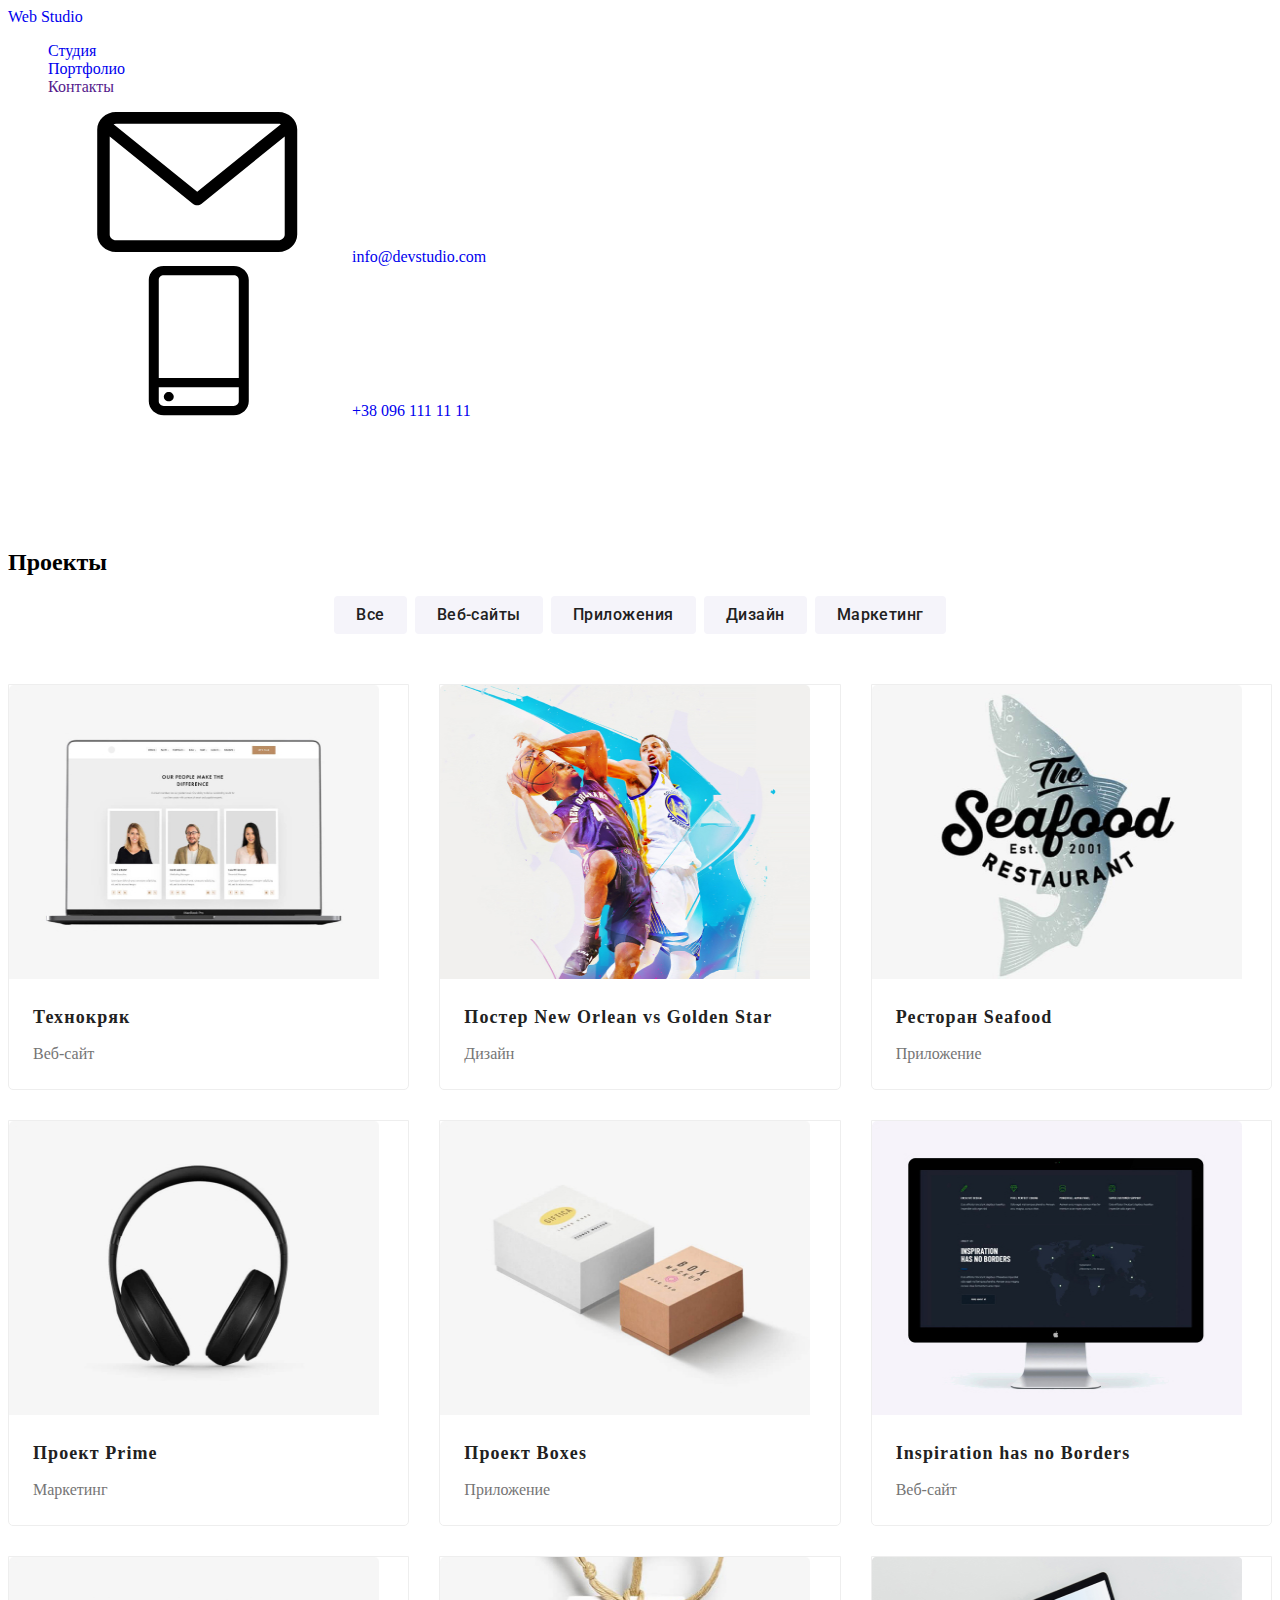
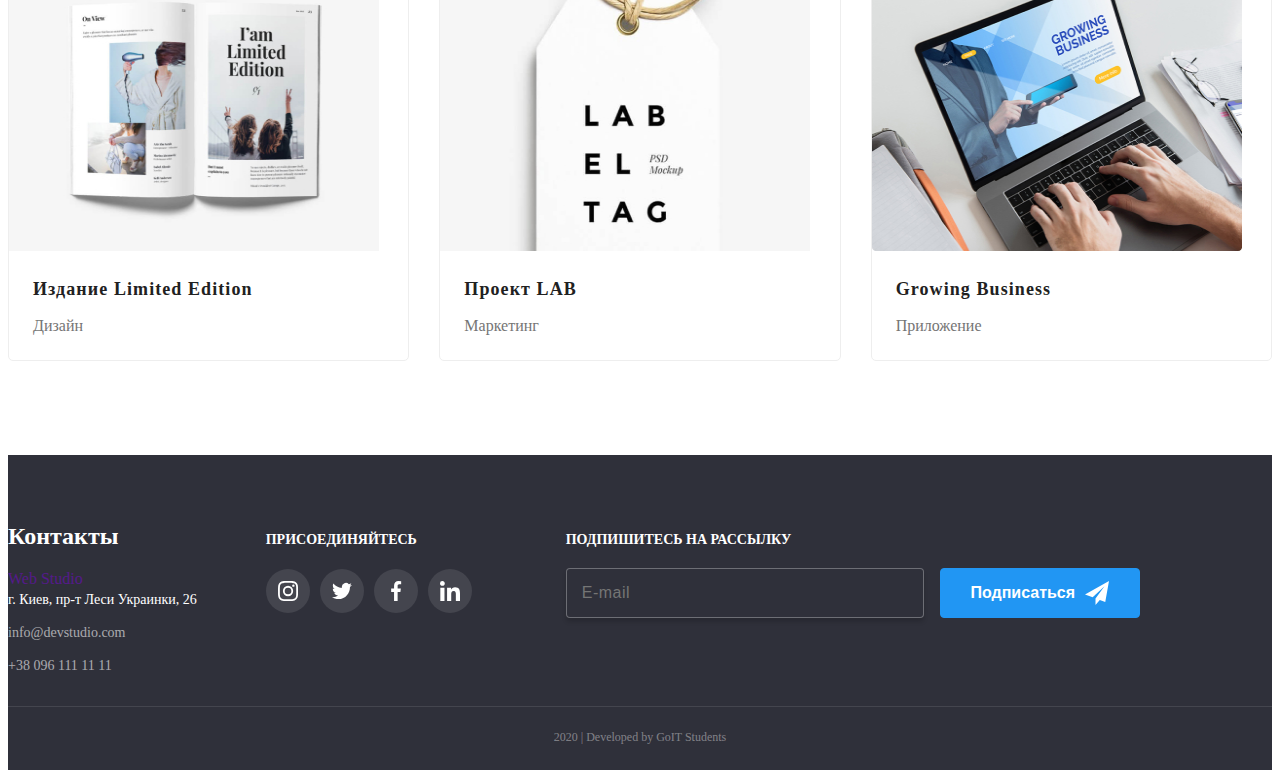
==== portfolio.html @ 3e30fb77 "sass added till features-section" ====
<!DOCTYPE html>
<html lang="ru">
  <head>
    <meta charset="UTF-8" />
    <meta name="viewport" content="width=device-width, initial-scale=1.0" />
    <title>Web Studio</title>
    <link
      href="https://fonts.googleapis.com/css2?family=Raleway:wght@700&display=swap"
      rel="stylesheet"
    />
    <link
      href="https://fonts.googleapis.com/css2?family=Roboto:wght@400;500;700;900&display=swap"
      rel="stylesheet"
    />

    <link rel="stylesheet" href="./css/style.css" />
    <link rel="stylesheet" href="./css/portfolio.min.css" />
  </head>
  <body>
    <!--Header-->
    <header class="page-header">
      <div class="container">
        <nav class="flex-nav">
          <a lang="en" href="./index.html" class="logo">
            <span class="logo-web">Web</span> Studio</a
          >

          <ul class="site-nav">
            <li class="item">
              <a class="site-nav-link" href="./index.html">Студия</a>
            </li>
            <li class="item">
              <a class="site-nav-link current" href="./portfolio.html"
                >Портфолио</a
              >
            </li>
            <li class="item">
              <a class="site-nav-link" href="">Контакты</a>
            </li>
          </ul>
        </nav>
        <ul lang="en" class="contacts-list">
          <li class="item">
            <a class="contacts-link" href="mailto:info@devstudio.com">
              <svg class="envelope-icon">
                <use href="./images/sprite.svg#envelope"></use>
              </svg>
              info@devstudio.com</a
            >
          </li>
          <li class="item">
            <a class="contacts-link" href="tel:+380961111111">
              <svg class="smartphone-icon">
                <use href="./images/sprite.svg#smartphone"></use>
              </svg>
              +38 096 111 11 11</a
            >
          </li>
        </ul>
      </div>
    </header>

    <!-- Main Container -->
    <main>
      <section class="section-portfolio">
        <div class="container">
          <!--Сделать в CSS невидимым-->
          <h2 class="visually-hidden">Проекты</h2>

          <!--Filters-->
          <ul class="button-list">
            <li class="item">
              <button class="filter-button" type="button">Все</button>
            </li>
            <li class="item">
              <button class="filter-button" type="button">Веб-сайты</button>
            </li>
            <li class="item">
              <button class="filter-button" type="button">Приложения</button>
            </li>
            <li class="item">
              <button class="filter-button" type="button">Дизайн</button>
            </li>
            <li class="item">
              <button class="filter-button" type="button">Маркетинг</button>
            </li>
          </ul>

          <!--Projects-->
          <ul class="portfolio-list">
            <li class="item">
              <a class="portfolio-link" href="">
                <div class="portfolio-image">
                  <img
                    src="./images/laptop2.jpg"
                    alt="Ноутбук"
                    width="370"
                    height="294"
                  />
                  <div class="project-overlay">
                    <p class="project-text">
                      Технокряк это современная площадка распространения
                      коронавируса. Компании используют эту платформу для
                      цифрового шпионажа и атак на защищённые сервера
                      конкурентов.
                    </p>
                  </div>
                </div>
                <div class="project-box">
                  <h3 class="project-title">Технокряк</h3>
                  <p class="project-subtitle">Веб-сайт</p>
                </div>
              </a>
            </li>

            <li class="item">
              <a class="portfolio-link" href="">
                <div class="portfolio-image">
                  <img
                    src="./images/basketball-players.jpg"
                    alt="Баскетболисты"
                    width="370"
                    height="294"
                  />
                  <div class="project-overlay">
                    <p class="project-text">
                      Технокряк это современная площадка распространения
                      коронавируса. Компании используют эту платформу для
                      цифрового шпионажа и атак на защищённые сервера
                      конкурентов.
                    </p>
                  </div>
                </div>
                <div class="project-box">
                  <h3 class="project-title">
                    Постер <span lang="en">New Orlean vs Golden Star</span>
                  </h3>
                  <p class="project-subtitle">Дизайн</p>
                </div>
              </a>
            </li>
            <li class="item">
              <a class="portfolio-link" href="">
                <div class="portfolio-image">
                  <img
                    src="./images/seafood.jpg"
                    alt="Рыба"
                    width="370"
                    height="294"
                  />
                  <div class="project-overlay">
                    <p class="project-text">
                      Технокряк это современная площадка распространения
                      коронавируса. Компании используют эту платформу для
                      цифрового шпионажа и атак на защищённые сервера
                      конкурентов.
                    </p>
                  </div>
                </div>
                <div class="project-box">
                  <h3 class="project-title">
                    Ресторан <span lang="en">Seafood</span>
                  </h3>
                  <p class="project-subtitle">Приложение</p>
                </div>
              </a>
            </li>
            <li class="item">
              <a class="portfolio-link" href="">
                <div class="portfolio-image">
                  <img
                    src="./images/headphones.jpg"
                    alt="Наушники"
                    width="370"
                    height="294"
                  />
                  <div class="project-overlay">
                    <p class="project-text">
                      Технокряк это современная площадка распространения
                      коронавируса. Компании используют эту платформу для
                      цифрового шпионажа и атак на защищённые сервера
                      конкурентов.
                    </p>
                  </div>
                </div>
                <div class="project-box">
                  <h3 class="project-title">
                    Проект <span lang="en">Prime</span>
                  </h3>
                  <p class="project-subtitle">Маркетинг</p>
                </div>
              </a>
            </li>
            <li class="item">
              <a class="portfolio-link" href="">
                <div class="portfolio-image">
                  <img
                    src="./images/boxes.jpg"
                    alt="Коробки"
                    width="370"
                    height="294"
                  />
                  <div class="project-overlay">
                    <p class="project-text">
                      Технокряк это современная площадка распространения
                      коронавируса. Компании используют эту платформу для
                      цифрового шпионажа и атак на защищённые сервера
                      конкурентов.
                    </p>
                  </div>
                </div>
                <div class="project-box">
                  <h3 class="project-title">
                    Проект <span lang="en">Boxes</span>
                  </h3>
                  <p class="project-subtitle">Приложение</p>
                </div>
              </a>
            </li>
            <li class="item">
              <a class="portfolio-link" href="">
                <div class="portfolio-image">
                  <img
                    src="./images/computer.jpg"
                    alt="Компьютер"
                    width="370"
                    height="294"
                  />
                  <div class="project-overlay">
                    <p class="project-text">
                      Технокряк это современная площадка распространения
                      коронавируса. Компании используют эту платформу для
                      цифрового шпионажа и атак на защищённые сервера
                      конкурентов.
                    </p>
                  </div>
                </div>
                <div class="project-box">
                  <h3 class="project-title" lang="en">
                    Inspiration has no Borders
                  </h3>
                  <p class="project-subtitle">Веб-сайт</p>
                </div>
              </a>
            </li>
            <li class="item">
              <a class="portfolio-link" href="">
                <div class="portfolio-image">
                  <img
                    src="./images/magazine.jpg"
                    alt="Журнал"
                    width="370"
                    height="294"
                  />
                  <div class="project-overlay">
                    <p class="project-text">
                      Технокряк это современная площадка распространения
                      коронавируса. Компании используют эту платформу для
                      цифрового шпионажа и атак на защищённые сервера
                      конкурентов.
                    </p>
                  </div>
                </div>
                <div class="project-box">
                  <h3 class="project-title">
                    Издание <span lang="en">Limited Edition</span>
                  </h3>
                  <p class="project-subtitle">Дизайн</p>
                </div>
              </a>
            </li>
            <li class="item">
              <a class="portfolio-link" href="">
                <div class="portfolio-image">
                  <img
                    src="./images/tag.jpg"
                    alt="Бирка"
                    width="370"
                    height="294"
                  />
                  <div class="project-overlay">
                    <p class="project-text">
                      Технокряк это современная площадка распространения
                      коронавируса. Компании используют эту платформу для
                      цифрового шпионажа и атак на защищённые сервера
                      конкурентов.
                    </p>
                  </div>
                </div>
                <div class="project-box">
                  <h3 class="project-title">
                    Проект <span lang="en">LAB</span>
                  </h3>
                  <p class="project-subtitle">Маркетинг</p>
                </div>
              </a>
            </li>
            <li class="item">
              <a class="portfolio-link" href="">
                <div class="portfolio-image">
                  <img
                    src="./images/laptop.jpg"
                    alt="Ноутбук"
                    width="370"
                    height="294"
                  />
                  <div class="project-overlay">
                    <p class="project-text">
                      Технокряк это современная площадка распространения
                      коронавируса. Компании используют эту платформу для
                      цифрового шпионажа и атак на защищённые сервера
                      конкурентов.
                    </p>
                  </div>
                </div>
                <div class="project-box">
                  <h3 class="project-title" lang="en">Growing Business</h3>
                  <p class="project-subtitle">Приложение</p>
                </div>
              </a>
            </li>
          </ul>
        </div>
      </section>
    </main>

    <!--Footer-->
    <footer class="footer">
      <div class="container">
        <div class="footer-flex">
          <!--Сделать невидимым в CSS-->
          <div class="footer-contacts">
            <h2 class="title-hidden">Контакты</h2>
            <a lang="en" href="" class="footer-logo">
              <span class="logo-web">Web</span> Studio</a
            >
            <address class="address">
              г. Киев, пр-т Леси Украинки, 26
            </address>
            <ul lang="en" class="list-contacts">
              <li class="item">
                <a class="list-contacts-link" href="mailto:info@devstudio.com"
                  >info@devstudio.com</a
                >
              </li>
              <li>
                <a class="list-contacts-link" href="tel:+380961111111"
                  >+38 096 111 11 11</a
                >
              </li>
            </ul>
          </div>
          <!--Social-->
          <div class="footer-social">
            <b class="social">присоединяйтесь</b>
            <ul class="social-list" lang="en">
              <li class="item">
                <a class="social-link" href="">
                  <svg class="social-icon">
                    <use href="images/sprite.svg#instagram"></use>
                  </svg>
                </a>
              </li>
              <li class="item">
                <a class="social-link" href="">
                  <svg class="social-icon">
                    <use href="images/sprite.svg#twitter"></use>
                  </svg>
                </a>
              </li>
              <li class="item">
                <a class="social-link" href="">
                  <svg class="social-icon">
                    <use href="images/sprite.svg#facebook"></use>
                  </svg>
                </a>
              </li>
              <li class="item">
                <a class="social-link" href="">
                  <svg class="social-icon">
                    <use href="images/sprite.svg#linkedin"></use>
                  </svg>
                </a>
              </li>
            </ul>
          </div>

          <!--Subscription-->
          <div class="footer-subscription">
            <b class="subscription">подпишитесь на рассылку</b>
            <form>
              <input
                class="form-input"
                type="email"
                name="email"
                placeholder="E-mail"
              />
              <button class="submit-button" type="submit">
                Подписаться
                <svg class="button-icon">
                  <use href="./images/sprite.svg#send"></use>
                </svg>
              </button>
            </form>
          </div>
        </div>

        <p lang="en" class="copyright">2020 | Developed by GoIT Students</p>
      </div>
    </footer>
  </body>
</html>
---- css/style.css ----
/* Шрифт палитра */
/* основной цвет текста #757575 */
/* вторичный цвет текста #212121 */
/* белый #FFFFFF  */
/* акцент #2196F3 */
/* футер контакты  rgba(255, 255, 255, 0.6) */
/* футер разработчики rgba(255, 255, 255, 0.4) */

/* Фон палитра */
/* цвет фона шапки #FFFFFF */
/* цвет фона #E5E5E5 */
/* вторичный цвет фона #F5F4FA */
/* цвет фона футера #2F303A */

:root {
  --primary-text-color: #757575;
  --title-text-color: #212121;
  --accent-color: #2196f3;
  --primary-white-color: #ffffff;
}

html {
  box-sizing: border-box;
}

*,
*::before,
*::after {
  box-sizing: inherit;
}

* {
  list-style: none;
  text-decoration: none;
}

/* body {
  background-color: var(--primary-white-color);
  color: var(--primary-text-color);

  font-family: 'Roboto', sans-serif;
  letter-spacing: 0.03em;
} */

/* Шапка */
/* .page-header {
  color: var(--title-text-color);
} */

/* .container {
  width: 1200px;
  padding-left: 15px;
  padding-right: 15px;
  margin-left: auto;
  margin-right: auto;

  outline: 2px solid black;
} */

/* .page-header > .container {
  display: flex;
}

.flex-nav {
  display: flex;
  align-items: center;
} */

/* .logo {
  display: block;
  margin-right: 85px;
  padding-top: 24px;
  padding-bottom: 25px;

  color: var(--title-text-color);

  font-family: 'Raleway', sans-serif;
  font-weight: 700px;
  font-size: 26px;
  line-height: 1.19;
  letter-spacing: 0.03em;
}

.logo-web {
  color: var(--accent-color);
} */

/* .site-nav {
  display: flex;
  padding: 0px;
  margin: 0px;
} */

/* .site-nav .item:not(:last-child) {
  margin-right: 50px;
} */

/* .site-nav .link {
  display: block;
  padding-top: 32px;
  padding-bottom: 32px;

  color: var(--title-text-color);

  font-weight: 500;
  font-size: 14px;
  line-height: 1.14;
  letter-spacing: 0.02em;

  transition: color 250ms cubic-bezier(0.4, 0, 0.2, 1);
}

.site-nav .link:hover,
.site-nav .link:focus {
  color: var(--accent-color);
}

.site-nav .link.current {
  color: var(--accent-color);
}

.site-nav .link:active {
  color: var(--accent-color);
} */

/* .item > .current {
  color: var(--accent-color);
} */
/* .item {
  position: relative;
} */
/* .item .current::after {
  content: '';
  position: absolute;
  left: 0;
  bottom: 0;
  display: block;
  width: 100%;
  height: 4px;
  border-radius: 2px;
  background-color: var(--accent-color);
} */

/* .contacts-list {
  display: flex;
  margin: 0px;
  padding: 0px;
  margin-left: auto;
}

.contacts-list .contacts-item:not(:last-child) {
  margin-right: 30px;
} */

/* .contacts-link {
  display: inline-flex;
  align-items: center;
  padding-top: 32px;
  padding-bottom: 32px;

  color: var(--primary-text-color);

  font-weight: 500;
  font-size: 14px;
  line-height: 1.14;
  letter-spacing: 0.02em;

  transition: color 250ms cubic-bezier(0.4, 0, 0.2, 1);
}

.contacts-link:hover,
.contacts-link:focus {
  color: var(--accent-color);
  fill: var(--accent-color);
} */

/* .envelope-icon {
  width: 16px;
  height: 11.2px;
  margin-right: 10px;

  fill: currentColor;
  transition: fill 250ms cubic-bezier(0.4, 0, 0.2, 1);
}

.smartphone-icon {
  width: 10px;
  height: 14.94px;
  margin-right: 10px;

  fill: currentColor;
  transition: fill 250ms cubic-bezier(0.4, 0, 0.2, 1);
} */

/* Герой */
/* .hero {
  margin: auto;
  text-align: center;
  height: 600px;
  max-width: 1600px;

  color: var(--primary-white-color);

  background-size: cover;
  background-position: center;
  background-color: rgba(47, 48, 58, 0.8);
  background-image: linear-gradient(
      to right,
      rgba(47, 48, 58, 0.8),
      rgba(47, 48, 58, 0.8)
    ),
    url(../images/hero-img.jpg);
}

.hero .container {
  height: 600px;
  padding-top: 200px;
  padding-bottom: 200px;
}

.hero .text {
  margin-top: 0px;
  margin-bottom: 46px;

  font-weight: 900;
  font-size: 44px;
  line-height: 1.36;
  text-align: center;
  letter-spacing: 0.06em;
  text-transform: uppercase;
}

.hero .button {
  display: inline-block;
  padding: 10px 32px;

  box-shadow: 0px 4px 4px rgba(0, 0, 0, 0.15);
  border-radius: 4px;
  border: var(--accent-color);
  min-width: 200px;
  height: 50px;
  cursor: pointer;
  background-color: var(--accent-color);
  color: var(--primary-white-color);

  font-weight: 700;
  font-size: 16px;
  line-height: 1.87;
  letter-spacing: 0.06em;
  align-items: center;
  text-align: center;
  text-decoration: none;
} */

/* .backdrop.is-hidden {
  opacity: 0;
  pointer-events: none;
}

.backdrop {
  position: fixed;
  z-index: 1;
  top: 0;
  left: 0;
  width: 100%;
  height: 100%;
  visibility: visible;
  opacity: 1;
  background: rgba(0, 0, 0, 0.2);
  transition: opacity 250ms cubic-bezier(0.4, 0, 0.2, 1);
}

.is-hidden .modal {
  transform: translate(-50%, -50%) scale(0.7);
} */

/* .modal {
  position: absolute;
  top: 50%;
  left: 50%;
  width: 528px;
  height: 581px;
  transform: translate(-50%, -50%) scale(1);
  padding: 40px;

  background: var(--primary-white-color);
  box-shadow: 0px 2px 1px rgba(0, 0, 0, 0.2), 0px 1px 1px rgba(0, 0, 0, 0.14),
    0px 1px 3px rgba(0, 0, 0, 0.12);
  border-radius: 4px;
  transition: transform 250ms cubic-bezier(0.4, 0, 0.2, 1);
} */

/* .modal-button {
  position: absolute;
  top: -10px;
  right: -10px;
  width: 30px;
  height: 30px;
  padding: 0;

  border: 0;
  border-radius: 50%;

  background-color: var(--primary-white-color);
  box-shadow: 0px 2px 1px rgba(0, 0, 0, 0.2), 0px 1px 1px rgba(0, 0, 0, 0.14),
    0px 1px 3px rgba(0, 0, 0, 0.12);
  cursor: pointer;
} */

/* .hero-form {
  width: 448px;
} */

/* .form-title {
  display: block;
  margin-bottom: 30px;

  text-align: center;
  color: #212121;
  font-weight: 700;
  font-size: 20px;
}

.form-field {
  position: relative;
  margin-bottom: 28px;
} */

/* .form-field.terms {
  display: flex;
} */

/* .modal-input {
  display: block;
  width: 100%;
  height: 40px;
  padding: 0 0 0 42px;

  border: 1px solid rgba(33, 33, 33, 0.2);
  border-radius: 4px;
  transition: border-color 250ms cubic-bezier(0.4, 0, 0.2, 1);

  cursor: pointer;
} */

/* .modal-label {
  position: absolute;
  top: 50%;
  left: 42px;
  transform: translateY(-50%);

  font-size: 14px;
  line-height: 1.14;
  letter-spacing: 0.01em;
  color: var(--primary-text-color);

  transition: transform 250ms cubic-bezier(0.4, 0, 0.2, 1),
    color 250ms cubic-bezier(0.4, 0, 0.2, 1);
}

.modal-input:focus + .modal-label,
.modal-input:not(:placeholder-shown) + .modal-label {
  transform: translate(-23px, -40px);
  color: var(--accent-color);
} */

/* .modal-input:focus ~ .icon-modal,
.modal-input:not(:placeholder-shown) ~ .icon-modal {
  fill: var(--accent-color);
}

.modal-input:focus,
.modal-input:not(:placeholder-shown) {
  border-color: var(--accent-color);
  outline: none;
} */

/* .icon-modal {
  display: block;

  position: absolute;
  top: 50%;
  transform: translateY(-50%);
  left: 16px;
  margin-right: 8px;

  transition: fill 250ms cubic-bezier(0.4, 0, 0.2, 1);
}

.textarea-label {
  position: absolute;
  top: 12px;
  left: 16px;

  font-size: 14px;
  line-height: 1.14;
  letter-spacing: 0.01em;
  color: var(--primary-text-color);

  transition: transform 250ms cubic-bezier(0.4, 0, 0.2, 1),
    color 250ms cubic-bezier(0.4, 0, 0.2, 1);
}

.textarea {
  width: 100%;
  padding: 12px 0 0 16px;

  resize: none;
  white-space: nowrap;

  border: 1px solid rgba(33, 33, 33, 0.2);
  border-radius: 4px;
  transition: border-color 250ms cubic-bezier(0.4, 0, 0.2, 1);

  cursor: pointer;
}

.textarea:focus + .textarea-label,
.textarea:not(:placeholder-shown) + .textarea-label {
  transform: translateY(-35px);
  color: var(--accent-color);
}

.textarea:focus,
.textarea:not(:placeholder-shown) {
  border-color: var(--accent-color);
  outline: none;
} */
/* 
.terms-field {
  width: 100%;
  margin-bottom: 30px;
  text-align: left;
} */

/* .label-checkbox {
  display: flex;

  font-size: 14px;
  line-height: 1.71;
  align-items: center;
  color: var(--primary-text-color);

  cursor: pointer;
} */

/* .input-checkbox {
  position: absolute;
  width: 1px;
  height: 1px;
  margin: -1px;
  padding: 0px;

  border: 0px;

  clip: rect(0 0 0 0);
  overflow: hidden;
} */

/* .input-checkbox:checked + .icon-checkbox {
  background-color: var(--accent-color);
  background-image: url(../images/check.svg);
  background-size: cover;
  background-origin: border-box;
  border-radius: 2px;
  border-color: var(--accent-color);
}

.icon-checkbox {
  display: inline-block;
  width: 15px;
  height: 15px;
  margin-right: 8px;

  border-radius: 2px;
  border: 2px solid var(--title-text-color);
  background-color: var(--primary-white-color);
  transition: 250ms cubic-bezier(0.4, 0, 0.2, 1);
}

.link.terms {
  display: block;
  margin-left: 5px;

  color: var(--accent-color);
  text-decoration: underline;
  text-align: right;
}

.button-submit {
  min-width: 200px;
  height: 50px;
  padding: 0;

  font-weight: 700;
  font-size: 16px;
  line-height: 1.87;
  text-align: center;
  letter-spacing: 0.06em;

  color: var(--primary-white-color);
  border-color: var(--accent-color);
  background: var(--accent-color);
  box-shadow: 0px 4px 4px rgba(0, 0, 0, 0.15);
  border-radius: 4px;
  border: 0;

  cursor: pointer;
} */

/* .icon-close {
  position: absolute;
  top: 50%;
  left: 50%;

  transform: translate(-50%, -50%);
} */

/* .modal-button:focus,
.modal-button:hover {
  fill: var(--accent-color);
} */

/* Features */
/* .section-features .container {
  padding-top: 94px;
  padding-bottom: 94px;

  border-bottom: 1px solid #ececec;
} */

/* .features-title {
  margin-top: 0px;
  margin-bottom: 10px;

  color: var(--title-text-color);
  font-weight: bold;
  font-size: 14px;
  line-height: 16px;
  letter-spacing: 0.03em;
  text-transform: uppercase;
}

.features-list {
  display: flex;
  margin-top: 0px;
  margin-bottom: 0px;
  padding-left: 0px;
} */

/* .features-item:not(:last-child) {
  margin-right: 30px;
}

.visually-hidden {
  position: absolute;
  width: 1px;
  height: 1px;
  margin: -1px;
  border: 0;
  padding: 0;
  clip: rect(0 0 0 0);
  overflow: hidden;
} */

/* .features-link {
  display: inline-block;
  margin-bottom: 30px;
  width: 270px;
  height: 120px;
  padding: 25px 100px;
  background-color: #f5f4fa;
  border-radius: 4px;
} */

/* .features-icon:hover {
  background-color: var(--accent-color);
} */

/* .features-icon {
  width: 70px;
  height: 70px;
}

.features-text {
  margin-bottom: 0px;
  margin-top: 0px;

  font-size: 14px;
  line-height: 1.71;
} */

/* Чем мы занимаемся */
.section .container {
  padding-top: 94px;
  padding-bottom: 94px;
}

.containner .item {
  display: flex;
}

.section-title {
  margin-top: 0px;
  margin-bottom: 50px;

  color: var(--title-text-color);

  font-weight: 700;
  font-size: 36px;
  line-height: 1.17;
  text-align: center;
}

.task-list {
  position: relative;
  display: flex;
  padding-left: 0px;
  margin: 0px;
}
.task-list > .item {
  width: calc((100% - 60px) / 3);
}

.task-list .item:not(:last-child) {
  margin-right: 30px;
}

.task-list img {
  display: block;
}

.section-task {
  position: absolute;
  width: 370px;
  height: 70px;
  bottom: 0px;
  padding: 27px 0px;
  margin-top: 0px;
  margin-bottom: 0px;
  text-align: center;

  border-radius: 0px 0px 4px 4px;

  background: rgba(47, 48, 58, 0.8);
  color: var(--primary-white-color);

  font-weight: 700;
  font-size: 14px;
  line-height: 1.14;
  text-transform: uppercase;
}

/* Our Team */
.section-team {
  background: #f5f4fa;
}

.section-team .container {
  padding-top: 94px;
  padding-bottom: 94px;
}

.section-link {
  display: inline-flex;
  justify-content: center;
  align-items: center;

  width: 44px;
  height: 44px;
  border-radius: 50%;
  padding: 0px;
  color: #afb1b8;

  transition: background-color 250ms cubic-bezier(0.4, 0, 0.2, 1);
}

.section-link:hover,
.section-link:focus {
  background-color: var(--accent-color);
  color: #ffffff;
}

.section-icon {
  width: 20px;
  height: 20px;

  fill: currentColor;
  transition: background-color 250ms cubic-bezier(0.4, 0, 0.2, 1);
}

.team-title {
  margin-top: 0px;
  margin-bottom: 50px;

  color: var(--title-text-color);

  font-weight: 700;
  font-size: 36px;
  line-height: 1.17;
  text-align: center;
}

.team-list {
  display: flex;
  padding: 0px;
  margin: 0px;
  text-align: center;
}

.team-photo {
  margin-bottom: 30px;
}

.team-list .item:not(:last-child) {
  margin-right: 30px;
}

.team-name {
  margin-bottom: 10px;
  margin-top: 0px;
  padding: 0px;

  color: #212121;

  font-weight: 500;
  font-size: 16px;
  line-height: 1.19;
}

.team-position {
  padding: 0px;
  margin-top: 0px;
  margin-bottom: 16px;
  font-size: 16px;
  line-height: 1.19;
  letter-spacing: 0.03em;
}

.link-list {
  display: flex;
  justify-content: space-evenly;
  padding: 0px 32px;
  margin: 0px;
}

.team-list .item {
  padding-bottom: 24px;

  background: #ffffff;

  box-shadow: 0px 2px 1px rgba(0, 0, 0, 0.2), 0px 1px 1px rgba(0, 0, 0, 0.14),
    0px 1px 3px rgba(0, 0, 0, 0.12);
  border-radius: 4px;
}

.item-link {
  padding: 0px;
}

/* Постоянные клиенты */
.our-clients .container {
  padding-top: 94px;
  padding-bottom: 94px;
}

.clients {
  margin-top: 0px;
  margin-bottom: 50px;

  color: var(--title-text-color);

  font-weight: 700;
  font-size: 36px;
  line-height: 1.17;
  text-align: center;
}

.clients-list {
  display: flex;
  margin-top: 0px;
  margin-bottom: 0px;
  padding-left: 0px;
}

.client-item {
  width: 170px;
  height: 90px;
  border: 1px solid #afb1b8;
  border-radius: 4px;
  fill: #afb1b8;
}

.client-item:not(:last-child) {
  margin-right: 30px;
}

.client-link {
  display: flex;
  align-items: center;
  justify-content: center;
  width: 100%;
  height: 100%;
  fill: inherit;

  transition: border 250ms cubic-bezier(0.4, 0, 0.2, 1),
    fill 250ms cubic-bezier(0.4, 0, 0.2, 1);
}

.client-item:hover,
.client-item:focus {
  fill: var(--accent-color);
  border: 1px solid var(--accent-color);
  border-radius: 4px;
}

.client1-icon {
  width: 44.27px;
  height: 49.23px;
}

.client2-icon {
  width: 40px;
  height: 52px;
}

.client3-icon {
  width: 41px;
  height: 42.6px;
}

.client4-icon {
  width: 79.66px;
  height: 42.02px;
}

.client5-icon {
  width: 59px;
  height: 47px;
}

.client6-icon {
  width: 88.48px;
  height: 45.44px;
}

/* Footer */
.footer {
  background-color: #2f303a;
  color: var(--primary-white-color);
}
.footer-flex {
  display: flex;
  align-items: baseline;
  padding-bottom: 28px;
  padding-top: 48px;
  border-bottom: 1px solid rgba(255, 255, 255, 0.1);
}

.footer-contacts {
  padding-right: 69px;
}

/* .footer-logo {
  display: inline-block;
  padding-left: 0px;

  margin-bottom: 10px;
  color: var(--primary-white-color);

  font-family: Raleway;
  font-weight: bold;
  font-size: 22px;
  line-height: 1.18;
} */

.address {
  margin-bottom: 9px;
  font-size: 14px;
  line-height: 1.71;
  font-style: normal;
}

.list-contacts {
  padding-left: 0px;
  margin: 0px;

  font-weight: 400;
  font-size: 14px;
  line-height: 1.71;
}

.list-contacts .item {
  margin-bottom: 9px;
}

.list-contacts-link {
  color: rgba(255, 255, 255, 0.6);
  transition: color 250ms cubic-bezier(0.4, 0, 0.2, 1);
}
.list-contacts-link:hover {
  color: var(--accent-color);
}
.list-contacts-link:focus {
  color: var(--accent-color);
}

/* Social */

.footer-social {
  padding-right: 94px;
}

.social {
  display: block;
  margin-bottom: 21px;

  font-weight: 700;
  font-size: 14px;
  line-height: 1.14;
  text-transform: uppercase;
}

.social-list {
  display: flex;
  padding: 0px;
  margin: 0px;
  height: 20px;
  justify-content: space-evenly;
}

.social-list .item:not(:last-child) {
  margin-right: 10px;
}

.social-link {
  display: inline-flex;
  justify-content: center;
  align-items: center;

  width: 44px;
  height: 44px;
  border-radius: 50%;
  padding: 0px;
  background-color: rgba(255, 255, 255, 0.1);
  fill: #ffffff;
  transition: background-color 250ms cubic-bezier(0.4, 0, 0.2, 1);
}

.social-link:hover,
.social-link:focus {
  background-color: var(--accent-color);
  fill: #ffffff;
}

.social-icon {
  width: 20px;
  height: 20px;
}

/* Subscription */

.subscription {
  display: block;
  margin-bottom: 20px;

  font-weight: 700;
  font-size: 14px;
  line-height: 1.14;
  text-transform: uppercase;
}

.form-input {
  display: inline-block;
  margin-right: 12px;
  padding: 16px 15px;

  width: 358px;
  height: 50px;
  border: 1px solid rgba(255, 255, 255, 0.3);
  box-shadow: 0px 4px 4px rgba(0, 0, 0, 0.15);
  border-radius: 4px;
  background-color: #2f303a;

  cursor: pointer;
  font-size: 16px;
  line-height: 1.25;
  letter-spacing: 0.03em;
  color: rgba(255, 255, 255, 0.6);
}

.submit-button {
  display: inline-flex;
  justify-content: center;
  align-items: center;
  margin-left: auto;
  padding: 10px 28px;

  width: 200px;
  height: 50px;

  background-color: var(--accent-color);
  color: #ffffff;
  border: 1px solid var(--accent-color);
  border-radius: 4px;

  font-weight: 700;
  font-size: 16px;
  line-height: 1.87;
}

.button-icon {
  width: 24px;
  height: 24px;
  margin-left: 10px;
}

.copyright {
  padding-bottom: 21px;
  padding-top: 18px;
  margin: 0px;

  color: rgba(255, 255, 255, 0.4);
  font-weight: 400;
  font-size: 12px;
  line-height: 2;
  text-align: center;
}

/* ПОРТФОЛИО */
/* Main Container */
/* Filters */

.section-portfolio .container {
  padding-bottom: 94px;
  padding-top: 93px;
}
.button-list {
  justify-content: center;
  display: flex;
  margin-top: 0px;
  margin-bottom: 50px;
  padding-left: 0px;
}

.button-list .item:not(:last-child) {
  margin-right: 8px;
}

.filter-button {
  padding: 6px 22px;

  background-color: #f5f4fa;
  color: var(--title-text-color);

  border-radius: 4px;
  border: none;

  font-family: Roboto;
  font-style: normal;
  font-weight: 500;
  font-size: 16px;
  line-height: 1.62;
  letter-spacing: 0.03em;

  transition: box-shadow 250ms cubic-bezier(0.4, 0, 0.2, 1),
    background-color 250ms;
}

.filter-button:hover,
.filter-button:focus {
  background-color: var(--accent-color);
  color: var(--primary-white-color);
  box-shadow: 0px 2px 2px rgba(0, 0, 0, 0.12), 0px 1px 2px rgba(0, 0, 0, 0.08),
    0px 3px 1px rgba(0, 0, 0, 0.1);
}
/* Projects */

.portfolio-list {
  display: flex;
  flex-wrap: wrap;
  padding: 0px;
  margin-top: 0px;
  margin-bottom: 0px;
}

.portfolio-list .item {
  width: calc((100% - 60px) / 3);

  margin-bottom: 30px;
  margin-right: 30px;
  border: 1px solid #eeeeee;
  border-bottom-right-radius: 5px;
  border-bottom-left-radius: 5px;
}

.portfolio-list .item:nth-child(3n) {
  margin-right: 0px;
}

.portfolio-list .item:nth-last-child(-n + 3) {
  margin-bottom: 0px;
}

.portfolio-link {
  transition: box-shadow 250ms cubic-bezier(0.4, 0, 0.2, 1);
}

a.portfolio-link:hover,
a.portfolio-link:focus {
  display: inline-block;
  box-shadow: 1px 4px 6px rgba(0, 0, 0, 0.16), 0px 4px 4px rgba(0, 0, 0, 0.06),
    0px 1px 1px rgba(0, 0, 0, 0.12);
}

.button-link {
  display: block;
}

.portfolio-image {
  position: relative;
  overflow: hidden;
}

.project-overlay {
  position: absolute;
  width: 370px;
  height: 294px;
  top: 294px;
  left: 0;

  padding: 63px 24px;

  color: var(--primary-white-color);
  font-size: 18px;
  line-height: 1.56;
  background-color: rgba(33, 150, 243, 0.9);

  transition: transform 250ms cubic-bezier(0.4, 0, 0.2, 1);
}

.portfolio-link:hover .project-overlay,
.portfolio-link:focus .project-overlay {
  transform: translateY(-100%);
}

.project-text {
  color: var(--primary-white-color);
  font-size: 18px;
  line-height: 1.56;
}

.project-box {
  padding: 20px 24px;
}

.project-title {
  margin-bottom: 4px;
  margin-top: 0px;
  margin-left: 0px;
  margin-right: 0px;

  color: var(--title-text-color);

  font-weight: 700;
  font-size: 18px;
  line-height: 2;

  letter-spacing: 0.06em;
}
.portfolio-list img {
  display: block;
}

.project-subtitle {
  margin: 0px;

  color: var(--primary-text-color);
  font-weight: 400;
  font-size: 16px;
  line-height: 1.87;
}
---- css/portfolio.min.css ----
/* No CSS *//*# sourceMappingURL=portfolio.min.css.map */
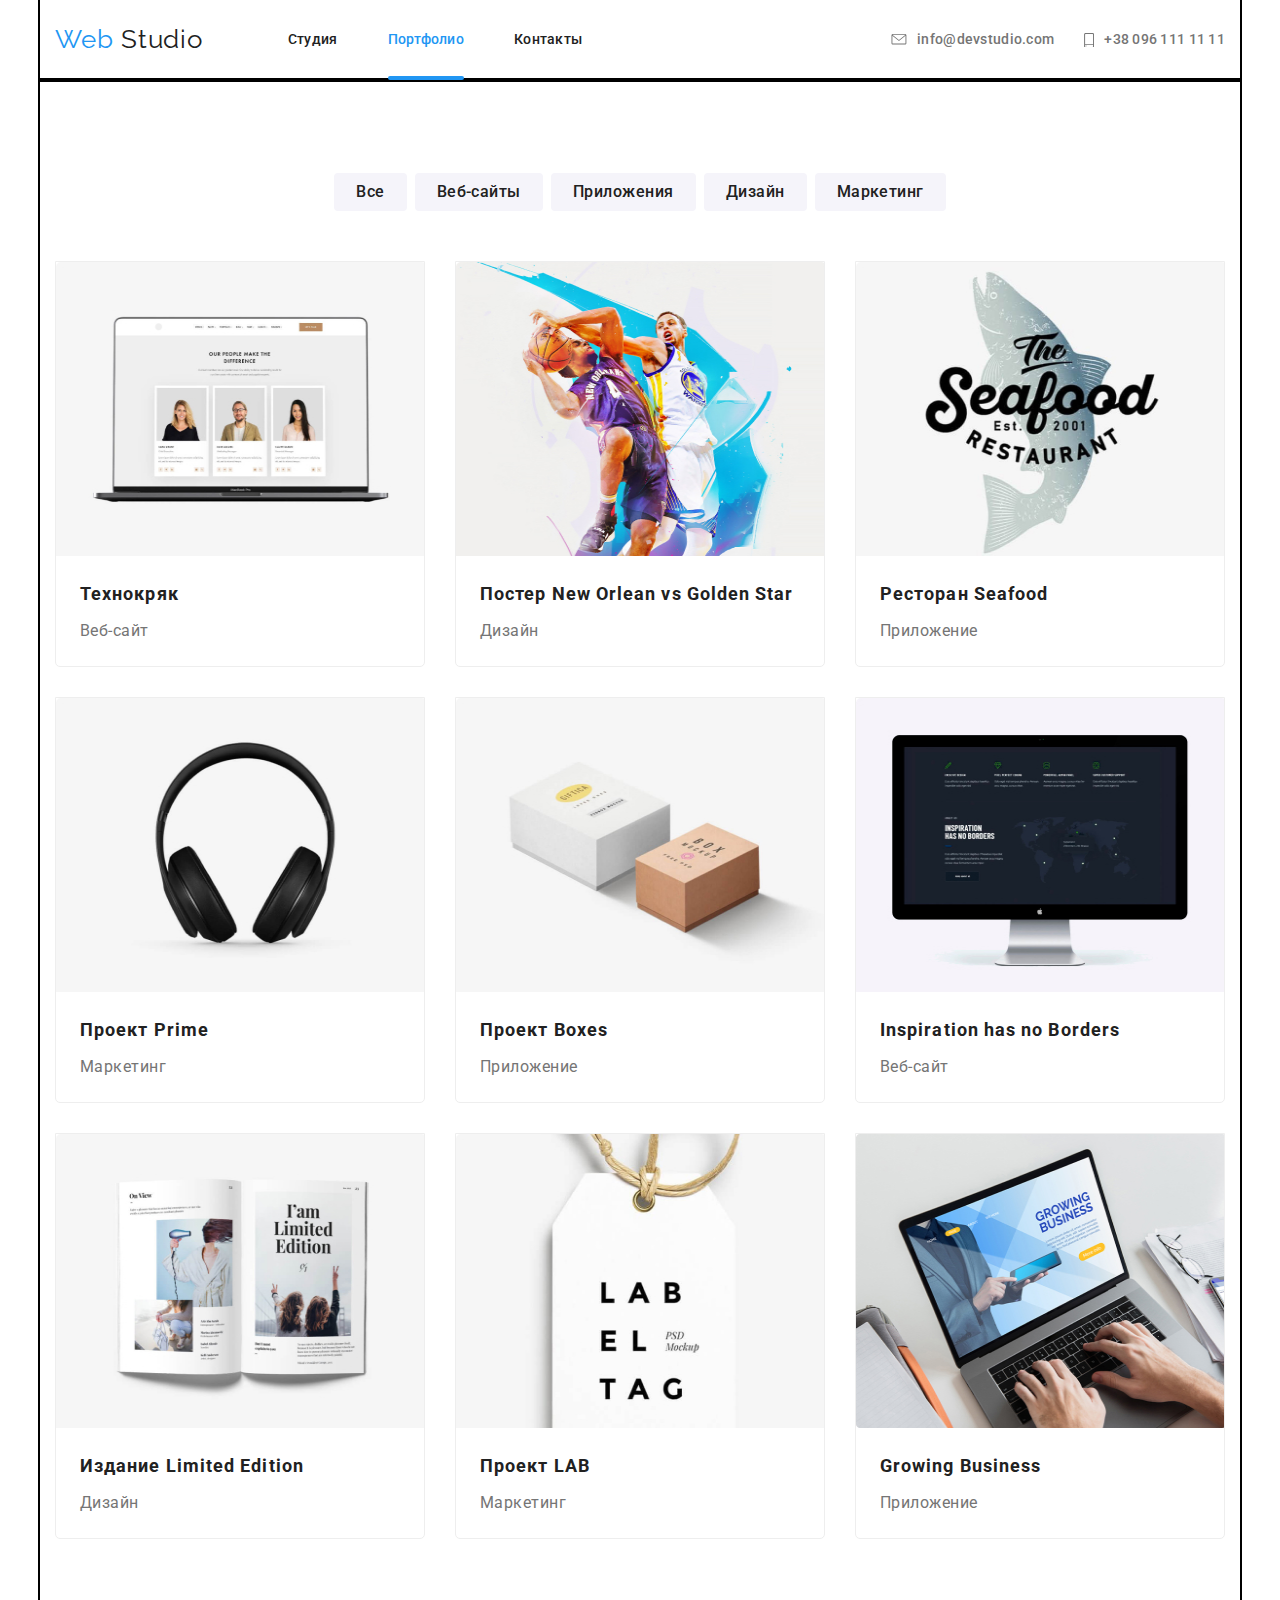
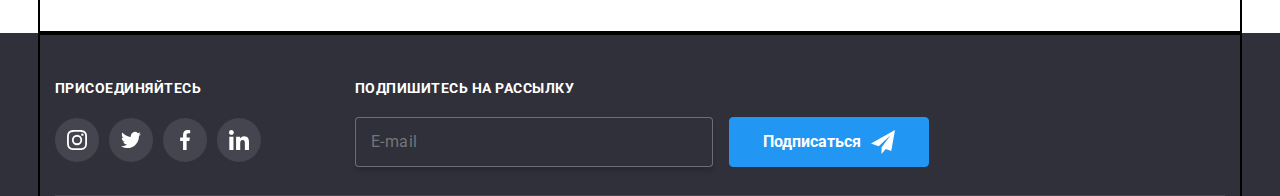
==== commit 6a593520: "folder with style.css file" ====
--- a/portfolio.html
+++ b/portfolio.html
@@ -21,26 +21,26 @@
     <header class="page-header">
       <div class="container">
         <nav class="flex-nav">
-          <a lang="en" href="./index.html" class="logo">
+          <a lang="en" href="./index.html" class="header-logo">
             <span class="logo-web">Web</span> Studio</a
           >
 
           <ul class="site-nav">
-            <li class="item">
-              <a class="site-nav-link" href="./index.html">Студия</a>
-            </li>
-            <li class="item">
-              <a class="site-nav-link current" href="./portfolio.html"
+            <li class="site-nav item">
+              <a class="site-nav link" href="./index.html">Студия</a>
+            </li>
+            <li class="site-nav item">
+              <a class="site-nav link current" href="./portfolio.html"
                 >Портфолио</a
               >
             </li>
-            <li class="item">
-              <a class="site-nav-link" href="">Контакты</a>
+            <li class="site-nav item">
+              <a class="site-nav link" href="">Контакты</a>
             </li>
           </ul>
         </nav>
         <ul lang="en" class="contacts-list">
-          <li class="item">
+          <li class="contacts-item">
             <a class="contacts-link" href="mailto:info@devstudio.com">
               <svg class="envelope-icon">
                 <use href="./images/sprite.svg#envelope"></use>
@@ -48,7 +48,7 @@
               info@devstudio.com</a
             >
           </li>
-          <li class="item">
+          <li class="contacts-item">
             <a class="contacts-link" href="tel:+380961111111">
               <svg class="smartphone-icon">
                 <use href="./images/sprite.svg#smartphone"></use>
@@ -69,253 +69,253 @@
 
           <!--Filters-->
           <ul class="button-list">
-            <li class="item">
-              <button class="filter-button" type="button">Все</button>
-            </li>
-            <li class="item">
-              <button class="filter-button" type="button">Веб-сайты</button>
-            </li>
-            <li class="item">
-              <button class="filter-button" type="button">Приложения</button>
-            </li>
-            <li class="item">
-              <button class="filter-button" type="button">Дизайн</button>
-            </li>
-            <li class="item">
-              <button class="filter-button" type="button">Маркетинг</button>
+            <li class="button-item">
+              <button class="button-filter" type="button">Все</button>
+            </li>
+            <li class="button-item">
+              <button class="button-filter" type="button">Веб-сайты</button>
+            </li>
+            <li class="button-item">
+              <button class="button-filter" type="button">Приложения</button>
+            </li>
+            <li class="button-item">
+              <button class="button-filter" type="button">Дизайн</button>
+            </li>
+            <li class="button-item">
+              <button class="button-filter" type="button">Маркетинг</button>
             </li>
           </ul>
 
           <!--Projects-->
-          <ul class="portfolio-list">
-            <li class="item">
-              <a class="portfolio-link" href="">
-                <div class="portfolio-image">
+          <ul class="projects-list">
+            <li class="projects-item">
+              <a class="projects-link" href="">
+                <div class="projects-image">
                   <img
                     src="./images/laptop2.jpg"
                     alt="Ноутбук"
                     width="370"
                     height="294"
                   />
-                  <div class="project-overlay">
-                    <p class="project-text">
-                      Технокряк это современная площадка распространения
-                      коронавируса. Компании используют эту платформу для
-                      цифрового шпионажа и атак на защищённые сервера
-                      конкурентов.
-                    </p>
-                  </div>
-                </div>
-                <div class="project-box">
-                  <h3 class="project-title">Технокряк</h3>
-                  <p class="project-subtitle">Веб-сайт</p>
-                </div>
-              </a>
-            </li>
-
-            <li class="item">
-              <a class="portfolio-link" href="">
-                <div class="portfolio-image">
+                  <div class="projects-overlay">
+                    <p class="projects-text">
+                      Технокряк это современная площадка распространения
+                      коронавируса. Компании используют эту платформу для
+                      цифрового шпионажа и атак на защищённые сервера
+                      конкурентов.
+                    </p>
+                  </div>
+                </div>
+                <div class="projects-box">
+                  <h3 class="projects-title">Технокряк</h3>
+                  <p class="projects-subtitle">Веб-сайт</p>
+                </div>
+              </a>
+            </li>
+
+            <li class="projects-item">
+              <a class="projects-link" href="">
+                <div class="projects-image">
                   <img
                     src="./images/basketball-players.jpg"
                     alt="Баскетболисты"
                     width="370"
                     height="294"
                   />
-                  <div class="project-overlay">
-                    <p class="project-text">
-                      Технокряк это современная площадка распространения
-                      коронавируса. Компании используют эту платформу для
-                      цифрового шпионажа и атак на защищённые сервера
-                      конкурентов.
-                    </p>
-                  </div>
-                </div>
-                <div class="project-box">
-                  <h3 class="project-title">
+                  <div class="projects-overlay">
+                    <p class="projects-text">
+                      Технокряк это современная площадка распространения
+                      коронавируса. Компании используют эту платформу для
+                      цифрового шпионажа и атак на защищённые сервера
+                      конкурентов.
+                    </p>
+                  </div>
+                </div>
+                <div class="projects-box">
+                  <h3 class="projects-title">
                     Постер <span lang="en">New Orlean vs Golden Star</span>
                   </h3>
-                  <p class="project-subtitle">Дизайн</p>
-                </div>
-              </a>
-            </li>
-            <li class="item">
-              <a class="portfolio-link" href="">
-                <div class="portfolio-image">
+                  <p class="projects-subtitle">Дизайн</p>
+                </div>
+              </a>
+            </li>
+            <li class="projects-item">
+              <a class="projects-link" href="">
+                <div class="projects-image">
                   <img
                     src="./images/seafood.jpg"
                     alt="Рыба"
                     width="370"
                     height="294"
                   />
-                  <div class="project-overlay">
-                    <p class="project-text">
-                      Технокряк это современная площадка распространения
-                      коронавируса. Компании используют эту платформу для
-                      цифрового шпионажа и атак на защищённые сервера
-                      конкурентов.
-                    </p>
-                  </div>
-                </div>
-                <div class="project-box">
-                  <h3 class="project-title">
+                  <div class="projects-overlay">
+                    <p class="projects-text">
+                      Технокряк это современная площадка распространения
+                      коронавируса. Компании используют эту платформу для
+                      цифрового шпионажа и атак на защищённые сервера
+                      конкурентов.
+                    </p>
+                  </div>
+                </div>
+                <div class="projects-box">
+                  <h3 class="projects-title">
                     Ресторан <span lang="en">Seafood</span>
                   </h3>
-                  <p class="project-subtitle">Приложение</p>
-                </div>
-              </a>
-            </li>
-            <li class="item">
-              <a class="portfolio-link" href="">
-                <div class="portfolio-image">
+                  <p class="projects-subtitle">Приложение</p>
+                </div>
+              </a>
+            </li>
+            <li class="projects-item">
+              <a class="projects-link" href="">
+                <div class="projects-image">
                   <img
                     src="./images/headphones.jpg"
                     alt="Наушники"
                     width="370"
                     height="294"
                   />
-                  <div class="project-overlay">
-                    <p class="project-text">
-                      Технокряк это современная площадка распространения
-                      коронавируса. Компании используют эту платформу для
-                      цифрового шпионажа и атак на защищённые сервера
-                      конкурентов.
-                    </p>
-                  </div>
-                </div>
-                <div class="project-box">
-                  <h3 class="project-title">
+                  <div class="projects-overlay">
+                    <p class="projects-text">
+                      Технокряк это современная площадка распространения
+                      коронавируса. Компании используют эту платформу для
+                      цифрового шпионажа и атак на защищённые сервера
+                      конкурентов.
+                    </p>
+                  </div>
+                </div>
+                <div class="projects-box">
+                  <h3 class="projects-title">
                     Проект <span lang="en">Prime</span>
                   </h3>
-                  <p class="project-subtitle">Маркетинг</p>
-                </div>
-              </a>
-            </li>
-            <li class="item">
-              <a class="portfolio-link" href="">
-                <div class="portfolio-image">
+                  <p class="projects-subtitle">Маркетинг</p>
+                </div>
+              </a>
+            </li>
+            <li class="projects-item">
+              <a class="projects-link" href="">
+                <div class="projects-image">
                   <img
                     src="./images/boxes.jpg"
                     alt="Коробки"
                     width="370"
                     height="294"
                   />
-                  <div class="project-overlay">
-                    <p class="project-text">
-                      Технокряк это современная площадка распространения
-                      коронавируса. Компании используют эту платформу для
-                      цифрового шпионажа и атак на защищённые сервера
-                      конкурентов.
-                    </p>
-                  </div>
-                </div>
-                <div class="project-box">
-                  <h3 class="project-title">
+                  <div class="projects-overlay">
+                    <p class="projects-text">
+                      Технокряк это современная площадка распространения
+                      коронавируса. Компании используют эту платформу для
+                      цифрового шпионажа и атак на защищённые сервера
+                      конкурентов.
+                    </p>
+                  </div>
+                </div>
+                <div class="projects-box">
+                  <h3 class="projects-title">
                     Проект <span lang="en">Boxes</span>
                   </h3>
-                  <p class="project-subtitle">Приложение</p>
-                </div>
-              </a>
-            </li>
-            <li class="item">
-              <a class="portfolio-link" href="">
-                <div class="portfolio-image">
+                  <p class="projects-subtitle">Приложение</p>
+                </div>
+              </a>
+            </li>
+            <li class="projects-item">
+              <a class="projects-link" href="">
+                <div class="projects-image">
                   <img
                     src="./images/computer.jpg"
                     alt="Компьютер"
                     width="370"
                     height="294"
                   />
-                  <div class="project-overlay">
-                    <p class="project-text">
-                      Технокряк это современная площадка распространения
-                      коронавируса. Компании используют эту платформу для
-                      цифрового шпионажа и атак на защищённые сервера
-                      конкурентов.
-                    </p>
-                  </div>
-                </div>
-                <div class="project-box">
-                  <h3 class="project-title" lang="en">
+                  <div class="projects-overlay">
+                    <p class="projects-text">
+                      Технокряк это современная площадка распространения
+                      коронавируса. Компании используют эту платформу для
+                      цифрового шпионажа и атак на защищённые сервера
+                      конкурентов.
+                    </p>
+                  </div>
+                </div>
+                <div class="projects-box">
+                  <h3 class="projects-title" lang="en">
                     Inspiration has no Borders
                   </h3>
-                  <p class="project-subtitle">Веб-сайт</p>
-                </div>
-              </a>
-            </li>
-            <li class="item">
-              <a class="portfolio-link" href="">
-                <div class="portfolio-image">
+                  <p class="projects-subtitle">Веб-сайт</p>
+                </div>
+              </a>
+            </li>
+            <li class="projects-item">
+              <a class="projects-link" href="">
+                <div class="projects-image">
                   <img
                     src="./images/magazine.jpg"
                     alt="Журнал"
                     width="370"
                     height="294"
                   />
-                  <div class="project-overlay">
-                    <p class="project-text">
-                      Технокряк это современная площадка распространения
-                      коронавируса. Компании используют эту платформу для
-                      цифрового шпионажа и атак на защищённые сервера
-                      конкурентов.
-                    </p>
-                  </div>
-                </div>
-                <div class="project-box">
-                  <h3 class="project-title">
+                  <div class="projects-overlay">
+                    <p class="projects-text">
+                      Технокряк это современная площадка распространения
+                      коронавируса. Компании используют эту платформу для
+                      цифрового шпионажа и атак на защищённые сервера
+                      конкурентов.
+                    </p>
+                  </div>
+                </div>
+                <div class="projects-box">
+                  <h3 class="projects-title">
                     Издание <span lang="en">Limited Edition</span>
                   </h3>
-                  <p class="project-subtitle">Дизайн</p>
-                </div>
-              </a>
-            </li>
-            <li class="item">
-              <a class="portfolio-link" href="">
-                <div class="portfolio-image">
+                  <p class="projects-subtitle">Дизайн</p>
+                </div>
+              </a>
+            </li>
+            <li class="projects-item">
+              <a class="projects-link" href="">
+                <div class="projects-image">
                   <img
                     src="./images/tag.jpg"
                     alt="Бирка"
                     width="370"
                     height="294"
                   />
-                  <div class="project-overlay">
-                    <p class="project-text">
-                      Технокряк это современная площадка распространения
-                      коронавируса. Компании используют эту платформу для
-                      цифрового шпионажа и атак на защищённые сервера
-                      конкурентов.
-                    </p>
-                  </div>
-                </div>
-                <div class="project-box">
-                  <h3 class="project-title">
+                  <div class="projects-overlay">
+                    <p class="projects-text">
+                      Технокряк это современная площадка распространения
+                      коронавируса. Компании используют эту платформу для
+                      цифрового шпионажа и атак на защищённые сервера
+                      конкурентов.
+                    </p>
+                  </div>
+                </div>
+                <div class="projects-box">
+                  <h3 class="projects-title">
                     Проект <span lang="en">LAB</span>
                   </h3>
-                  <p class="project-subtitle">Маркетинг</p>
-                </div>
-              </a>
-            </li>
-            <li class="item">
-              <a class="portfolio-link" href="">
-                <div class="portfolio-image">
+                  <p class="projects-subtitle">Маркетинг</p>
+                </div>
+              </a>
+            </li>
+            <li class="projects-item">
+              <a class="projects-link" href="">
+                <div class="projects-image">
                   <img
                     src="./images/laptop.jpg"
                     alt="Ноутбук"
                     width="370"
                     height="294"
                   />
-                  <div class="project-overlay">
-                    <p class="project-text">
-                      Технокряк это современная площадка распространения
-                      коронавируса. Компании используют эту платформу для
-                      цифрового шпионажа и атак на защищённые сервера
-                      конкурентов.
-                    </p>
-                  </div>
-                </div>
-                <div class="project-box">
-                  <h3 class="project-title" lang="en">Growing Business</h3>
-                  <p class="project-subtitle">Приложение</p>
+                  <div class="projects-overlay">
+                    <p class="projects-text">
+                      Технокряк это современная площадка распространения
+                      коронавируса. Компании используют эту платформу для
+                      цифрового шпионажа и атак на защищённые сервера
+                      конкурентов.
+                    </p>
+                  </div>
+                </div>
+                <div class="projects-box">
+                  <h3 class="projects-title" lang="en">Growing Business</h3>
+                  <p class="projects-subtitle">Приложение</p>
                 </div>
               </a>
             </li>
@@ -330,11 +330,11 @@
         <div class="footer-flex">
           <!--Сделать невидимым в CSS-->
           <div class="footer-contacts">
-            <h2 class="title-hidden">Контакты</h2>
+            <h2 class="visually-hidden">Контакты</h2>
             <a lang="en" href="" class="footer-logo">
               <span class="logo-web">Web</span> Studio</a
             >
-            <address class="address">
+            <address class="footer-address">
               г. Киев, пр-т Леси Украинки, 26
             </address>
             <ul lang="en" class="list-contacts">
@@ -352,30 +352,30 @@
           </div>
           <!--Social-->
           <div class="footer-social">
-            <b class="social">присоединяйтесь</b>
+            <b class="social-text">присоединяйтесь</b>
             <ul class="social-list" lang="en">
-              <li class="item">
+              <li class="social-item">
                 <a class="social-link" href="">
                   <svg class="social-icon">
                     <use href="images/sprite.svg#instagram"></use>
                   </svg>
                 </a>
               </li>
-              <li class="item">
+              <li class="social-item">
                 <a class="social-link" href="">
                   <svg class="social-icon">
                     <use href="images/sprite.svg#twitter"></use>
                   </svg>
                 </a>
               </li>
-              <li class="item">
+              <li class="social-item">
                 <a class="social-link" href="">
                   <svg class="social-icon">
                     <use href="images/sprite.svg#facebook"></use>
                   </svg>
                 </a>
               </li>
-              <li class="item">
+              <li class="social-item">
                 <a class="social-link" href="">
                   <svg class="social-icon">
                     <use href="images/sprite.svg#linkedin"></use>
@@ -405,8 +405,9 @@
           </div>
         </div>
 
-        <p lang="en" class="copyright">2020 | Developed by GoIT Students</p>
+        <!-- <p lang="en" class="copyright">2020 | Developed by GoIT Students</p> -->
       </div>
     </footer>
+    <script src="./js/modal.js"></script>
   </body>
 </html>
--- a/css/style.css
+++ b/css/style.css
@@ -591,16 +591,16 @@
 } */
 
 /* Чем мы занимаемся */
-.section .container {
+/* .section-task .container {
   padding-top: 94px;
   padding-bottom: 94px;
 }
 
-.containner .item {
-  display: flex;
-}
-
-.section-title {
+.task-item {
+  display: flex;
+} */
+/* 
+.task-title {
   margin-top: 0px;
   margin-bottom: 50px;
 
@@ -610,27 +610,27 @@
   font-size: 36px;
   line-height: 1.17;
   text-align: center;
-}
-
-.task-list {
+} */
+
+/* .task-list {
   position: relative;
   display: flex;
   padding-left: 0px;
   margin: 0px;
 }
-.task-list > .item {
+.task-item {
   width: calc((100% - 60px) / 3);
-}
-
-.task-list .item:not(:last-child) {
+} */
+
+/* .task-list .task-item:not(:last-child) {
   margin-right: 30px;
-}
-
-.task-list img {
+} */
+
+/* .task-list img {
   display: block;
-}
-
-.section-task {
+} */
+
+/* .task-text {
   position: absolute;
   width: 370px;
   height: 70px;
@@ -649,19 +649,19 @@
   font-size: 14px;
   line-height: 1.14;
   text-transform: uppercase;
-}
+} */
 
 /* Our Team */
-.section-team {
+/* .section-team {
   background: #f5f4fa;
 }
 
 .section-team .container {
   padding-top: 94px;
   padding-bottom: 94px;
-}
-
-.section-link {
+} */
+
+/* .social-link-link {
   display: inline-flex;
   justify-content: center;
   align-items: center;
@@ -673,23 +673,23 @@
   color: #afb1b8;
 
   transition: background-color 250ms cubic-bezier(0.4, 0, 0.2, 1);
-}
-
-.section-link:hover,
-.section-link:focus {
+} */
+/* 
+.social-link-link:hover,
+.social-link-link:focus {
   background-color: var(--accent-color);
   color: #ffffff;
-}
-
-.section-icon {
+} */
+
+/* .social-link-icon {
   width: 20px;
   height: 20px;
 
   fill: currentColor;
   transition: background-color 250ms cubic-bezier(0.4, 0, 0.2, 1);
-}
-
-.team-title {
+} */
+
+/* .team-title {
   margin-top: 0px;
   margin-bottom: 50px;
 
@@ -699,24 +699,24 @@
   font-size: 36px;
   line-height: 1.17;
   text-align: center;
-}
-
-.team-list {
+} */
+
+/* .team-list {
   display: flex;
   padding: 0px;
   margin: 0px;
   text-align: center;
-}
-
-.team-photo {
+} */
+
+/* .team-photo {
   margin-bottom: 30px;
-}
-
-.team-list .item:not(:last-child) {
+} */
+
+/* .team-list .team-item:not(:last-child) {
   margin-right: 30px;
-}
-
-.team-name {
+} */
+
+/* .team-name {
   margin-bottom: 10px;
   margin-top: 0px;
   padding: 0px;
@@ -726,25 +726,25 @@
   font-weight: 500;
   font-size: 16px;
   line-height: 1.19;
-}
-
-.team-position {
+} */
+
+/* .team-position {
   padding: 0px;
   margin-top: 0px;
   margin-bottom: 16px;
   font-size: 16px;
   line-height: 1.19;
   letter-spacing: 0.03em;
-}
-
-.link-list {
+} */
+
+/* .social-link-list {
   display: flex;
   justify-content: space-evenly;
   padding: 0px 32px;
   margin: 0px;
-}
-
-.team-list .item {
+} */
+
+/* .team-list .team-item {
   padding-bottom: 24px;
 
   background: #ffffff;
@@ -752,19 +752,19 @@
   box-shadow: 0px 2px 1px rgba(0, 0, 0, 0.2), 0px 1px 1px rgba(0, 0, 0, 0.14),
     0px 1px 3px rgba(0, 0, 0, 0.12);
   border-radius: 4px;
-}
-
-.item-link {
+} */
+
+/* .social-link-item {
   padding: 0px;
-}
+} */
 
 /* Постоянные клиенты */
-.our-clients .container {
+/* .section-clients .container {
   padding-top: 94px;
   padding-bottom: 94px;
 }
 
-.clients {
+.clients-title {
   margin-top: 0px;
   margin-bottom: 50px;
 
@@ -774,28 +774,28 @@
   font-size: 36px;
   line-height: 1.17;
   text-align: center;
-}
-
-.clients-list {
+} */
+
+/* .clients-list {
   display: flex;
   margin-top: 0px;
   margin-bottom: 0px;
   padding-left: 0px;
-}
-
-.client-item {
+} */
+
+/* .clients-item {
   width: 170px;
   height: 90px;
   border: 1px solid #afb1b8;
   border-radius: 4px;
   fill: #afb1b8;
-}
-
-.client-item:not(:last-child) {
+} */
+
+/* .clients-item:not(:last-child) {
   margin-right: 30px;
-}
-
-.client-link {
+} */
+
+/* .clients-link {
   display: flex;
   align-items: center;
   justify-content: center;
@@ -805,61 +805,61 @@
 
   transition: border 250ms cubic-bezier(0.4, 0, 0.2, 1),
     fill 250ms cubic-bezier(0.4, 0, 0.2, 1);
-}
-
-.client-item:hover,
-.client-item:focus {
+} */
+/* 
+.clients-item:hover,
+.clients-item:focus {
   fill: var(--accent-color);
   border: 1px solid var(--accent-color);
   border-radius: 4px;
-}
-
-.client1-icon {
+} */
+
+/* .clients-icon1 {
   width: 44.27px;
   height: 49.23px;
 }
 
-.client2-icon {
+.clients-icon2 {
   width: 40px;
   height: 52px;
 }
 
-.client3-icon {
+.clients-icon3 {
   width: 41px;
   height: 42.6px;
 }
 
-.client4-icon {
+.clients-icon4 {
   width: 79.66px;
   height: 42.02px;
 }
 
-.client5-icon {
+.clients-icon5 {
   width: 59px;
   height: 47px;
 }
 
-.client6-icon {
+.clients-icon6 {
   width: 88.48px;
   height: 45.44px;
-}
+} */
 
 /* Footer */
-.footer {
+/* .footer {
   background-color: #2f303a;
   color: var(--primary-white-color);
-}
-.footer-flex {
+} */
+/* .footer-flex {
   display: flex;
   align-items: baseline;
   padding-bottom: 28px;
   padding-top: 48px;
   border-bottom: 1px solid rgba(255, 255, 255, 0.1);
-}
-
-.footer-contacts {
+} */
+
+/* .footer-contacts {
   padding-right: 69px;
-}
+} */
 
 /* .footer-logo {
   display: inline-block;
@@ -874,23 +874,23 @@
   line-height: 1.18;
 } */
 
-.address {
+/* .footer-address {
   margin-bottom: 9px;
   font-size: 14px;
   line-height: 1.71;
   font-style: normal;
-}
-
-.list-contacts {
+} */
+
+/* .list-contacts {
   padding-left: 0px;
   margin: 0px;
 
   font-weight: 400;
   font-size: 14px;
   line-height: 1.71;
-}
-
-.list-contacts .item {
+} */
+
+/* .list-contacts .item {
   margin-bottom: 9px;
 }
 
@@ -903,15 +903,15 @@
 }
 .list-contacts-link:focus {
   color: var(--accent-color);
-}
+} */
 
 /* Social */
 
-.footer-social {
+/* .footer-social {
   padding-right: 94px;
 }
 
-.social {
+.social-text {
   display: block;
   margin-bottom: 21px;
 
@@ -919,21 +919,21 @@
   font-size: 14px;
   line-height: 1.14;
   text-transform: uppercase;
-}
-
-.social-list {
+} */
+
+/* .social-list {
   display: flex;
   padding: 0px;
   margin: 0px;
   height: 20px;
   justify-content: space-evenly;
-}
-
-.social-list .item:not(:last-child) {
+} */
+
+/* .social-list .social-item:not(:last-child) {
   margin-right: 10px;
-}
-
-.social-link {
+} */
+
+/* .social-link {
   display: inline-flex;
   justify-content: center;
   align-items: center;
@@ -945,22 +945,22 @@
   background-color: rgba(255, 255, 255, 0.1);
   fill: #ffffff;
   transition: background-color 250ms cubic-bezier(0.4, 0, 0.2, 1);
-}
-
-.social-link:hover,
+} */
+
+/* .social-link:hover,
 .social-link:focus {
   background-color: var(--accent-color);
   fill: #ffffff;
-}
-
-.social-icon {
+} */
+
+/* .social-icon {
   width: 20px;
   height: 20px;
-}
+} */
 
 /* Subscription */
 
-.subscription {
+/* .subscription {
   display: block;
   margin-bottom: 20px;
 
@@ -1013,9 +1013,9 @@
   width: 24px;
   height: 24px;
   margin-left: 10px;
-}
-
-.copyright {
+} */
+
+/* .copyright {
   padding-bottom: 21px;
   padding-top: 18px;
   margin: 0px;
@@ -1025,29 +1025,30 @@
   font-size: 12px;
   line-height: 2;
   text-align: center;
-}
+} */
 
 /* ПОРТФОЛИО */
 /* Main Container */
 /* Filters */
 
-.section-portfolio .container {
+/* .section-portfolio .container {
   padding-bottom: 94px;
   padding-top: 93px;
-}
-.button-list {
+} */
+
+/* .button-list {
   justify-content: center;
   display: flex;
   margin-top: 0px;
   margin-bottom: 50px;
   padding-left: 0px;
-}
-
-.button-list .item:not(:last-child) {
+} */
+
+/* .button-list .button-item:not(:last-child) {
   margin-right: 8px;
 }
 
-.filter-button {
+.button-filter {
   padding: 6px 22px;
 
   background-color: #f5f4fa;
@@ -1067,16 +1068,16 @@
     background-color 250ms;
 }
 
-.filter-button:hover,
-.filter-button:focus {
+.button-filter:hover,
+.button-filter:focus {
   background-color: var(--accent-color);
   color: var(--primary-white-color);
   box-shadow: 0px 2px 2px rgba(0, 0, 0, 0.12), 0px 1px 2px rgba(0, 0, 0, 0.08),
     0px 3px 1px rgba(0, 0, 0, 0.1);
-}
+} */
 /* Projects */
 
-.portfolio-list {
+/* .projects-list {
   display: flex;
   flex-wrap: wrap;
   padding: 0px;
@@ -1084,7 +1085,7 @@
   margin-bottom: 0px;
 }
 
-.portfolio-list .item {
+.projects-list .projects-item {
   width: calc((100% - 60px) / 3);
 
   margin-bottom: 30px;
@@ -1092,37 +1093,37 @@
   border: 1px solid #eeeeee;
   border-bottom-right-radius: 5px;
   border-bottom-left-radius: 5px;
-}
-
-.portfolio-list .item:nth-child(3n) {
+} */
+
+/* .projects-list .projects-item:nth-child(3n) {
   margin-right: 0px;
 }
 
-.portfolio-list .item:nth-last-child(-n + 3) {
+.projects-list .projects-item:nth-last-child(-n + 3) {
   margin-bottom: 0px;
-}
-
-.portfolio-link {
+} */
+
+/* .projects-link {
   transition: box-shadow 250ms cubic-bezier(0.4, 0, 0.2, 1);
-}
-
-a.portfolio-link:hover,
-a.portfolio-link:focus {
+} */
+
+/* a.projects-link:hover,
+a.projects-link:focus {
   display: inline-block;
   box-shadow: 1px 4px 6px rgba(0, 0, 0, 0.16), 0px 4px 4px rgba(0, 0, 0, 0.06),
     0px 1px 1px rgba(0, 0, 0, 0.12);
-}
-
-.button-link {
+} */
+
+/* .projects-link {
   display: block;
-}
-
-.portfolio-image {
+} */
+
+/* .projects-image {
   position: relative;
   overflow: hidden;
-}
-
-.project-overlay {
+} */
+
+/* .projects-overlay {
   position: absolute;
   width: 370px;
   height: 294px;
@@ -1137,24 +1138,24 @@
   background-color: rgba(33, 150, 243, 0.9);
 
   transition: transform 250ms cubic-bezier(0.4, 0, 0.2, 1);
-}
-
-.portfolio-link:hover .project-overlay,
-.portfolio-link:focus .project-overlay {
+} */
+
+/* .projects-link:hover .projects-overlay,
+.projects-link:focus .projects-overlay {
   transform: translateY(-100%);
-}
-
-.project-text {
+} */
+
+/* .projects-text {
   color: var(--primary-white-color);
   font-size: 18px;
   line-height: 1.56;
 }
 
-.project-box {
+.projects-box {
   padding: 20px 24px;
 }
 
-.project-title {
+.projects-title {
   margin-bottom: 4px;
   margin-top: 0px;
   margin-left: 0px;
@@ -1167,16 +1168,16 @@
   line-height: 2;
 
   letter-spacing: 0.06em;
-}
-.portfolio-list img {
+} */
+/* .projects-list img {
   display: block;
-}
-
-.project-subtitle {
+} */
+/* 
+.projects-subtitle {
   margin: 0px;
 
   color: var(--primary-text-color);
   font-weight: 400;
   font-size: 16px;
   line-height: 1.87;
-}
+} */
--- a/css/portfolio.min.css
+++ b/css/portfolio.min.css
@@ -1 +1,2 @@
-/* No CSS *//*# sourceMappingURL=portfolio.min.css.map */+.visually-hidden,.footer-contacts{position:absolute;width:1px;height:1px;margin:-1px;border:0;padding:0;clip:rect(0 0 0 0);overflow:hidden}.container{width:1200px;padding-left:15px;padding-right:15px;margin-right:auto;margin-left:auto;outline:2px solid black}/*! modern-normalize v0.6.0 | MIT License | https://github.com/sindresorhus/modern-normalize */*,*::before,*::after{-webkit-box-sizing:border-box;box-sizing:border-box}:root{-moz-tab-size:4;-o-tab-size:4;tab-size:4}html{line-height:1.15;-webkit-text-size-adjust:100%}body{margin:0}body{font-family:system-ui,-apple-system,"Segoe UI",Roboto,Helvetica,Arial,sans-serif,"Apple Color Emoji","Segoe UI Emoji"}hr{height:0}abbr[title]{-webkit-text-decoration:underline dotted;text-decoration:underline dotted}b,strong{font-weight:bolder}code,kbd,samp,pre{font-family:ui-monospace, SFMono-Regular, Consolas, 'Liberation Mono', Menlo, monospace;font-size:1em}small{font-size:80%}sub,sup{font-size:75%;line-height:0;position:relative;vertical-align:baseline}sub{bottom:-0.25em}sup{top:-0.5em}button,input,optgroup,select,textarea{font-family:inherit;font-size:100%;line-height:1.15;margin:0}button,select{text-transform:none}button,[type='button'],[type='reset'],[type='submit']{-webkit-appearance:button}button::-moz-focus-inner,[type='button']::-moz-focus-inner,[type='reset']::-moz-focus-inner,[type='submit']::-moz-focus-inner{border-style:none;padding:0}button:-moz-focusring,[type='button']:-moz-focusring,[type='reset']:-moz-focusring,[type='submit']:-moz-focusring{outline:1px dotted ButtonText}fieldset{padding:0.35em 0.75em 0.625em}legend{padding:0}progress{vertical-align:baseline}[type='number']::-webkit-inner-spin-button,[type='number']::-webkit-outer-spin-button{height:auto}[type='search']{-webkit-appearance:textfield;outline-offset:-2px}[type='search']::-webkit-search-decoration{-webkit-appearance:none}::-webkit-file-upload-button{-webkit-appearance:button;font:inherit}summary{display:list-item}body{background-color:#fff;color:#757575;font-family:"Roboto",sans-serif;letter-spacing:0.03em}.page-header{color:#212121}.page-header>.container{display:-webkit-box;display:-ms-flexbox;display:flex}.flex-nav{display:-webkit-box;display:-ms-flexbox;display:flex;-webkit-box-align:center;-ms-flex-align:center;align-items:center}.header-logo{display:block;margin-right:85px;padding-top:24px;padding-bottom:25px;color:#212121;font-family:"Raleway",sans-serif;font-weight:700px;font-size:26px;line-height:1.19;letter-spacing:0.03em}.logo-web{color:#2196f3}.footer-logo{display:inline-block;padding-left:0px;margin-bottom:10px;color:var(--primary-white-color);font-family:Raleway;font-weight:bold;font-size:22px;line-height:1.18}.site-nav{display:-webkit-box;display:-ms-flexbox;display:flex;padding:0px;margin:0px}.site-nav .item:not(:last-child){margin-right:50px}.site-nav .link{display:block;padding-top:32px;padding-bottom:32px;font-family:"Roboto",sans-serif;color:#212121;font-weight:500;font-size:14px;line-height:1.14;letter-spacing:0.02em;-webkit-transition:color 250ms cubic-bezier(0.4, 0, 0.2, 1);transition:color 250ms cubic-bezier(0.4, 0, 0.2, 1)}.site-nav .link:hover,.site-nav .link:focus,.site-nav .link:active{color:#2196f3}.site-nav .link.current{position:relative;color:#2196f3}.item .current::after{content:'';position:absolute;left:0;bottom:0;display:block;width:100%;height:4px;border-radius:2px;background-color:#2196f3}.contacts-list{display:-webkit-box;display:-ms-flexbox;display:flex;margin:0px;padding:0px;margin-left:auto}.contacts-list .contacts-item:not(:last-child){margin-right:30px}.contacts-link{display:-webkit-inline-box;display:-ms-inline-flexbox;display:inline-flex;-webkit-box-align:center;-ms-flex-align:center;align-items:center;padding-top:32px;padding-bottom:32px;color:#757575;font-weight:500;font-size:14px;line-height:1.14;letter-spacing:0.02em;-webkit-transition:color 250ms cubic-bezier(0.4, 0, 0.2, 1);transition:color 250ms cubic-bezier(0.4, 0, 0.2, 1)}.contacts-link:hover,.contacts-link:focus{color:#2196f3;fill:#2196f3}.envelope-icon{width:16px;height:11.2px;margin-right:10px;fill:currentColor;-webkit-transition:fill transition;transition:fill transition}.smartphone-icon{width:10px;height:14.94px;margin-right:10px;fill:currentColor;-webkit-transition:fill transition;transition:fill transition}.section-portfolio .container{padding-bottom:94px;padding-top:93px}.button-list{-webkit-box-pack:center;-ms-flex-pack:center;justify-content:center;display:-webkit-box;display:-ms-flexbox;display:flex;margin-top:0px;margin-bottom:50px;padding-left:0px}.button-item:not(:last-child){margin-right:8px}.button-filter{padding:6px 22px;background-color:#f5f4fa;color:#212121;border-radius:4px;border:none;font-family:"Roboto",sans-serif;font-style:normal;font-weight:500;font-size:16px;line-height:1.62;letter-spacing:0.03em;-webkit-transition:background-color 250ms,-webkit-box-shadow 250ms cubic-bezier(0.4, 0, 0.2, 1);transition:background-color 250ms,-webkit-box-shadow 250ms cubic-bezier(0.4, 0, 0.2, 1);transition:box-shadow 250ms cubic-bezier(0.4, 0, 0.2, 1),background-color 250ms;transition:box-shadow 250ms cubic-bezier(0.4, 0, 0.2, 1),background-color 250ms,-webkit-box-shadow 250ms cubic-bezier(0.4, 0, 0.2, 1)}.button-filter:hover,.button-filter:focus{background-color:#2196f3;color:#fff;-webkit-box-shadow:0px 2px 2px rgba(0,0,0,0.12),0px 1px 2px rgba(0,0,0,0.08),0px 3px 1px rgba(0,0,0,0.1);box-shadow:0px 2px 2px rgba(0,0,0,0.12),0px 1px 2px rgba(0,0,0,0.08),0px 3px 1px rgba(0,0,0,0.1)}.projects-list{display:-webkit-box;display:-ms-flexbox;display:flex;-ms-flex-wrap:wrap;flex-wrap:wrap;padding:0px;margin-top:0px;margin-bottom:0px}.projects-list img{display:block}.projects-item{width:calc((100% - 60px) / 3);margin-bottom:30px;margin-right:30px;border:1px solid #eeeeee;border-bottom-right-radius:5px;border-bottom-left-radius:5px}.projects-item:nth-child(3n){margin-right:0px}.projects-item:nth-last-child(-n+3){margin-bottom:0px}.projects-link{-webkit-transition:-webkit-box-shadow 250ms cubic-bezier(0.4, 0, 0.2, 1);transition:-webkit-box-shadow 250ms cubic-bezier(0.4, 0, 0.2, 1);transition:box-shadow 250ms cubic-bezier(0.4, 0, 0.2, 1);transition:box-shadow 250ms cubic-bezier(0.4, 0, 0.2, 1), -webkit-box-shadow 250ms cubic-bezier(0.4, 0, 0.2, 1);display:block}.projects-link:hover,.projects-link:focus{display:inline-block;-webkit-box-shadow:1px 4px 6px rgba(0,0,0,0.16),0px 4px 4px rgba(0,0,0,0.06),0px 1px 1px rgba(0,0,0,0.12);box-shadow:1px 4px 6px rgba(0,0,0,0.16),0px 4px 4px rgba(0,0,0,0.06),0px 1px 1px rgba(0,0,0,0.12)}.projects-link:hover .projects-overlay,.projects-link:focus .projects-overlay{-webkit-transform:translateY(-100%);transform:translateY(-100%)}.projects-image{position:relative;overflow:hidden}.projects-overlay{position:absolute;width:370px;height:294px;top:294px;left:0;padding:63px 24px;color:#fff;font-size:18px;line-height:1.56;background-color:rgba(33,150,243,0.9);-webkit-transition:-webkit-transform 250ms cubic-bezier(0.4, 0, 0.2, 1);transition:-webkit-transform 250ms cubic-bezier(0.4, 0, 0.2, 1);transition:transform 250ms cubic-bezier(0.4, 0, 0.2, 1);transition:transform 250ms cubic-bezier(0.4, 0, 0.2, 1), -webkit-transform 250ms cubic-bezier(0.4, 0, 0.2, 1)}.projects-text{color:#fff;font-size:18px;line-height:1.56}.projects-box{padding:20px 24px}.projects-title{margin-bottom:4px;margin-top:0px;margin-left:0px;margin-right:0px;color:#212121;font-weight:700;font-size:18px;line-height:2;letter-spacing:0.06em}.projects-subtitle{margin:0px;color:#757575;font-weight:400;font-size:16px;line-height:1.87}.footer{background-color:#2f303a;color:#fff}.footer-flex{display:-webkit-box;display:-ms-flexbox;display:flex;-webkit-box-align:baseline;-ms-flex-align:baseline;align-items:baseline;padding-bottom:28px;padding-top:48px;border-bottom:1px solid rgba(255,255,255,0.1)}.footer-contacts{padding-right:69px}.footer-address{margin-bottom:9px;font-size:14px;line-height:1.71;font-style:normal}.list-contacts{padding-left:0px;margin:0px;font-weight:400;font-size:14px;line-height:1.71}.list-contacts .item{margin-bottom:9px}.list-contacts-link{color:rgba(255,255,255,0.6);-webkit-transition:color 250ms cubic-bezier(0.4, 0, 0.2, 1);transition:color 250ms cubic-bezier(0.4, 0, 0.2, 1)}.list-contacts-link:hover{color:var(--accent-color)}.list-contacts-link:focus{color:var(--accent-color)}.footer-social{padding-right:94px}.social-text{display:block;margin-bottom:21px;font-weight:700;font-size:14px;line-height:1.14;text-transform:uppercase}.social-list{display:-webkit-box;display:-ms-flexbox;display:flex;padding:0px;margin:0px;height:20px;-webkit-box-pack:space-evenly;-ms-flex-pack:space-evenly;justify-content:space-evenly}.social-item:not(:last-child){margin-right:10px}.social-link{display:-webkit-inline-box;display:-ms-inline-flexbox;display:inline-flex;-webkit-box-pack:center;-ms-flex-pack:center;justify-content:center;-webkit-box-align:center;-ms-flex-align:center;align-items:center;width:44px;height:44px;border-radius:50%;padding:0px;background-color:rgba(255,255,255,0.1);fill:#fff;-webkit-transition:background-color 250ms cubic-bezier(0.4, 0, 0.2, 1);transition:background-color 250ms cubic-bezier(0.4, 0, 0.2, 1)}.social-link:hover,.social-link:focus{background-color:#2196f3;fill:#fff}.social-icon{width:20px;height:20px}.subscription{display:block;margin-bottom:20px;font-weight:700;font-size:14px;line-height:1.14;text-transform:uppercase}.form-input{display:inline-block;margin-right:12px;padding:16px 15px;width:358px;height:50px;border:1px solid rgba(255,255,255,0.3);-webkit-box-shadow:0px 4px 4px rgba(0,0,0,0.15);box-shadow:0px 4px 4px rgba(0,0,0,0.15);border-radius:4px;background-color:#2f303a;cursor:pointer;font-size:16px;line-height:1.25;letter-spacing:0.03em;color:rgba(255,255,255,0.6)}.submit-button{display:-webkit-inline-box;display:-ms-inline-flexbox;display:inline-flex;-webkit-box-pack:center;-ms-flex-pack:center;justify-content:center;-webkit-box-align:center;-ms-flex-align:center;align-items:center;margin-left:auto;padding:10px 28px;width:200px;height:50px;background-color:#2196f3;color:#fff;border:1px solid #2196f3;border-radius:4px;font-weight:700;font-size:16px;line-height:1.87}.button-icon{width:24px;height:24px;margin-left:10px}
+/*# sourceMappingURL=portfolio.min.css.map */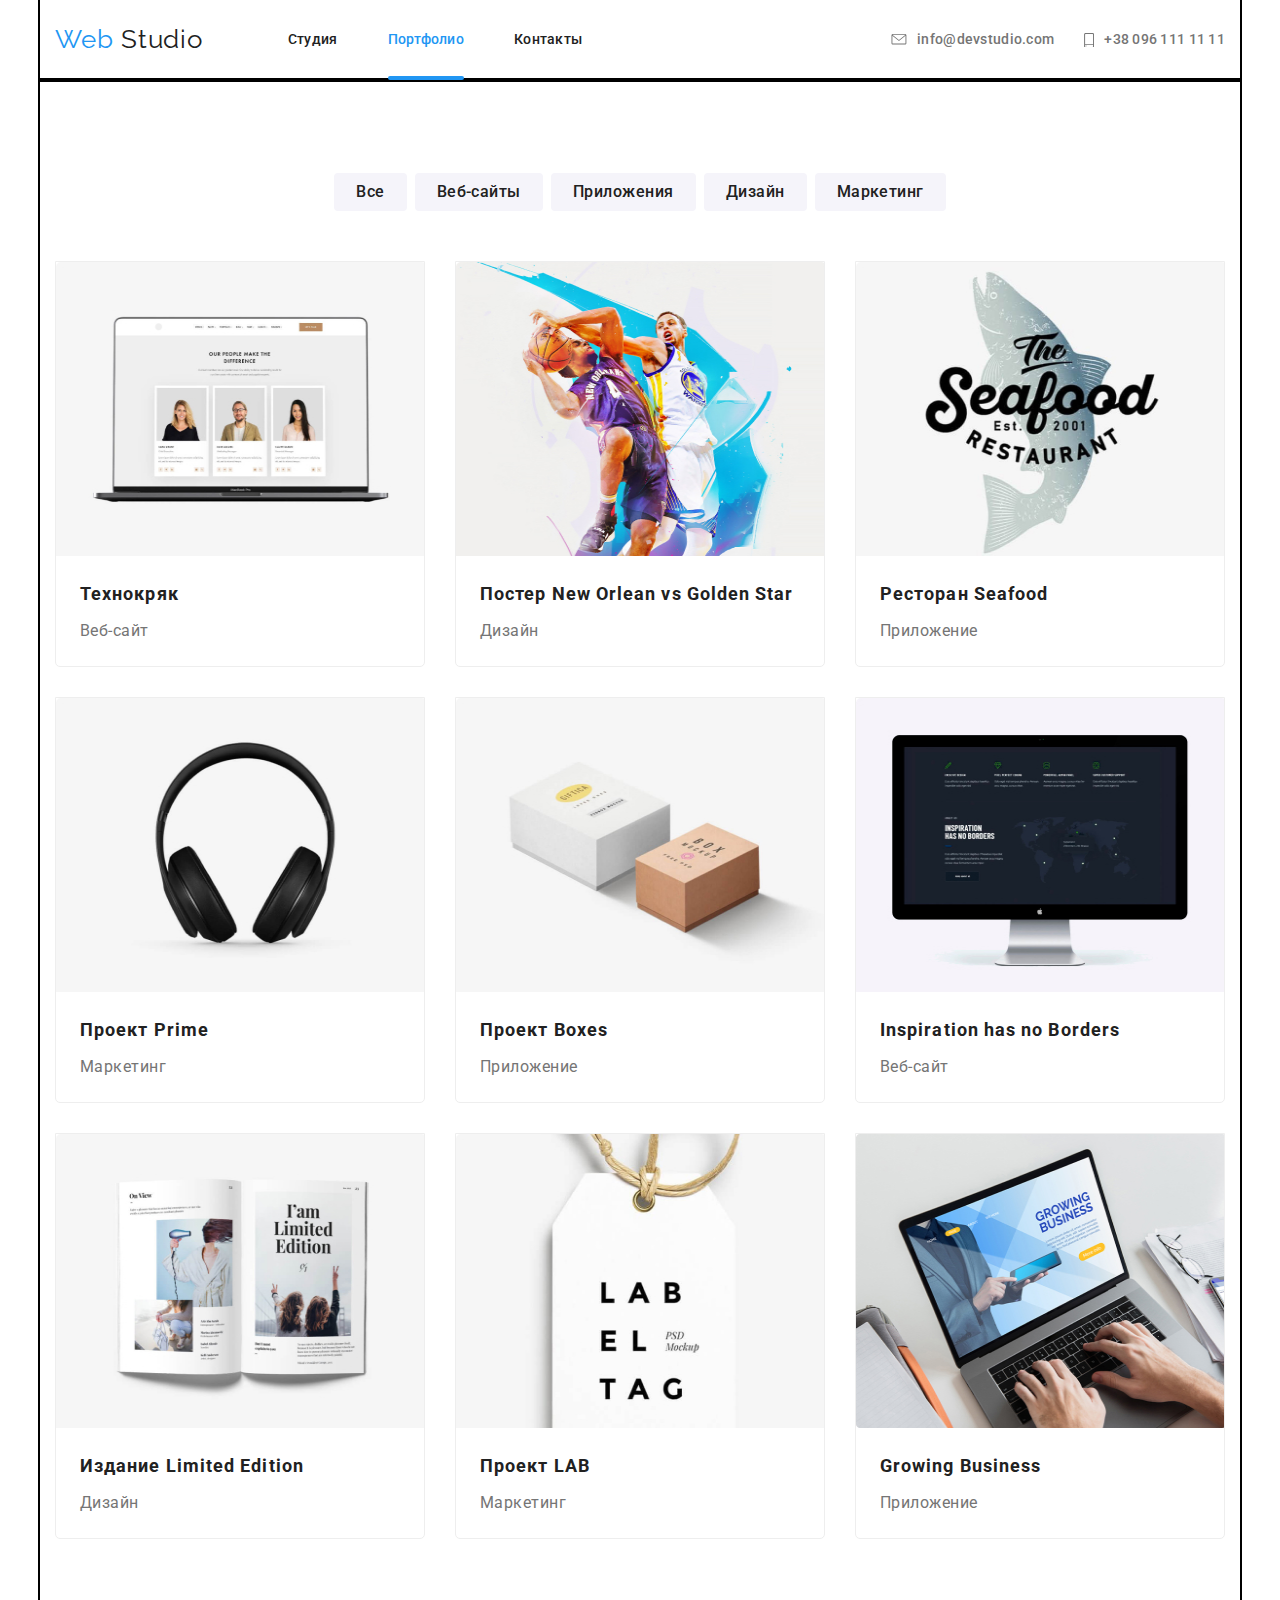
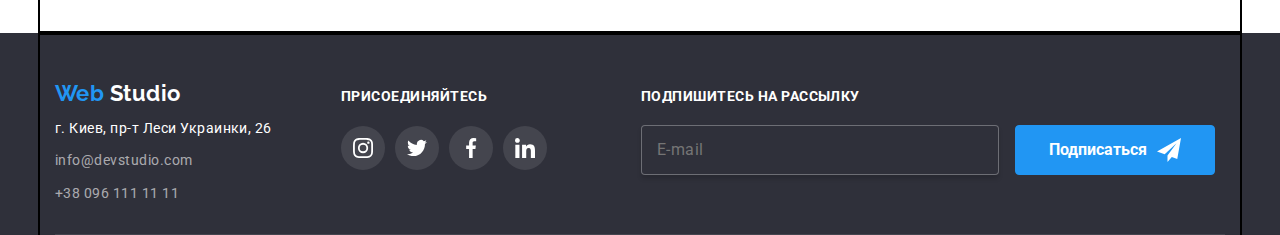
==== commit 22cad5d2: "folder with style.css file (2)" ====
--- a/portfolio.html
+++ b/portfolio.html
@@ -13,7 +13,7 @@
       rel="stylesheet"
     />
 
-    <link rel="stylesheet" href="./css/style.css" />
+    <!-- <link rel="stylesheet" href="./css/style.css" /> -->
     <link rel="stylesheet" href="./css/portfolio.min.css" />
   </head>
   <body>
--- a/css/style.css
+++ b/css/style.css
@@ -12,14 +12,14 @@
 /* вторичный цвет фона #F5F4FA */
 /* цвет фона футера #2F303A */
 
-:root {
+/* :root {
   --primary-text-color: #757575;
   --title-text-color: #212121;
   --accent-color: #2196f3;
   --primary-white-color: #ffffff;
-}
-
-html {
+} */
+
+/* html {
   box-sizing: border-box;
 }
 
@@ -27,12 +27,12 @@
 *::before,
 *::after {
   box-sizing: inherit;
-}
-
-* {
+} */
+
+/* * {
   list-style: none;
   text-decoration: none;
-}
+} */
 
 /* body {
   background-color: var(--primary-white-color);
--- a/css/portfolio.min.css
+++ b/css/portfolio.min.css
@@ -1,2 +1,2 @@
-.visually-hidden,.footer-contacts{position:absolute;width:1px;height:1px;margin:-1px;border:0;padding:0;clip:rect(0 0 0 0);overflow:hidden}.container{width:1200px;padding-left:15px;padding-right:15px;margin-right:auto;margin-left:auto;outline:2px solid black}/*! modern-normalize v0.6.0 | MIT License | https://github.com/sindresorhus/modern-normalize */*,*::before,*::after{-webkit-box-sizing:border-box;box-sizing:border-box}:root{-moz-tab-size:4;-o-tab-size:4;tab-size:4}html{line-height:1.15;-webkit-text-size-adjust:100%}body{margin:0}body{font-family:system-ui,-apple-system,"Segoe UI",Roboto,Helvetica,Arial,sans-serif,"Apple Color Emoji","Segoe UI Emoji"}hr{height:0}abbr[title]{-webkit-text-decoration:underline dotted;text-decoration:underline dotted}b,strong{font-weight:bolder}code,kbd,samp,pre{font-family:ui-monospace, SFMono-Regular, Consolas, 'Liberation Mono', Menlo, monospace;font-size:1em}small{font-size:80%}sub,sup{font-size:75%;line-height:0;position:relative;vertical-align:baseline}sub{bottom:-0.25em}sup{top:-0.5em}button,input,optgroup,select,textarea{font-family:inherit;font-size:100%;line-height:1.15;margin:0}button,select{text-transform:none}button,[type='button'],[type='reset'],[type='submit']{-webkit-appearance:button}button::-moz-focus-inner,[type='button']::-moz-focus-inner,[type='reset']::-moz-focus-inner,[type='submit']::-moz-focus-inner{border-style:none;padding:0}button:-moz-focusring,[type='button']:-moz-focusring,[type='reset']:-moz-focusring,[type='submit']:-moz-focusring{outline:1px dotted ButtonText}fieldset{padding:0.35em 0.75em 0.625em}legend{padding:0}progress{vertical-align:baseline}[type='number']::-webkit-inner-spin-button,[type='number']::-webkit-outer-spin-button{height:auto}[type='search']{-webkit-appearance:textfield;outline-offset:-2px}[type='search']::-webkit-search-decoration{-webkit-appearance:none}::-webkit-file-upload-button{-webkit-appearance:button;font:inherit}summary{display:list-item}body{background-color:#fff;color:#757575;font-family:"Roboto",sans-serif;letter-spacing:0.03em}.page-header{color:#212121}.page-header>.container{display:-webkit-box;display:-ms-flexbox;display:flex}.flex-nav{display:-webkit-box;display:-ms-flexbox;display:flex;-webkit-box-align:center;-ms-flex-align:center;align-items:center}.header-logo{display:block;margin-right:85px;padding-top:24px;padding-bottom:25px;color:#212121;font-family:"Raleway",sans-serif;font-weight:700px;font-size:26px;line-height:1.19;letter-spacing:0.03em}.logo-web{color:#2196f3}.footer-logo{display:inline-block;padding-left:0px;margin-bottom:10px;color:var(--primary-white-color);font-family:Raleway;font-weight:bold;font-size:22px;line-height:1.18}.site-nav{display:-webkit-box;display:-ms-flexbox;display:flex;padding:0px;margin:0px}.site-nav .item:not(:last-child){margin-right:50px}.site-nav .link{display:block;padding-top:32px;padding-bottom:32px;font-family:"Roboto",sans-serif;color:#212121;font-weight:500;font-size:14px;line-height:1.14;letter-spacing:0.02em;-webkit-transition:color 250ms cubic-bezier(0.4, 0, 0.2, 1);transition:color 250ms cubic-bezier(0.4, 0, 0.2, 1)}.site-nav .link:hover,.site-nav .link:focus,.site-nav .link:active{color:#2196f3}.site-nav .link.current{position:relative;color:#2196f3}.item .current::after{content:'';position:absolute;left:0;bottom:0;display:block;width:100%;height:4px;border-radius:2px;background-color:#2196f3}.contacts-list{display:-webkit-box;display:-ms-flexbox;display:flex;margin:0px;padding:0px;margin-left:auto}.contacts-list .contacts-item:not(:last-child){margin-right:30px}.contacts-link{display:-webkit-inline-box;display:-ms-inline-flexbox;display:inline-flex;-webkit-box-align:center;-ms-flex-align:center;align-items:center;padding-top:32px;padding-bottom:32px;color:#757575;font-weight:500;font-size:14px;line-height:1.14;letter-spacing:0.02em;-webkit-transition:color 250ms cubic-bezier(0.4, 0, 0.2, 1);transition:color 250ms cubic-bezier(0.4, 0, 0.2, 1)}.contacts-link:hover,.contacts-link:focus{color:#2196f3;fill:#2196f3}.envelope-icon{width:16px;height:11.2px;margin-right:10px;fill:currentColor;-webkit-transition:fill transition;transition:fill transition}.smartphone-icon{width:10px;height:14.94px;margin-right:10px;fill:currentColor;-webkit-transition:fill transition;transition:fill transition}.section-portfolio .container{padding-bottom:94px;padding-top:93px}.button-list{-webkit-box-pack:center;-ms-flex-pack:center;justify-content:center;display:-webkit-box;display:-ms-flexbox;display:flex;margin-top:0px;margin-bottom:50px;padding-left:0px}.button-item:not(:last-child){margin-right:8px}.button-filter{padding:6px 22px;background-color:#f5f4fa;color:#212121;border-radius:4px;border:none;font-family:"Roboto",sans-serif;font-style:normal;font-weight:500;font-size:16px;line-height:1.62;letter-spacing:0.03em;-webkit-transition:background-color 250ms,-webkit-box-shadow 250ms cubic-bezier(0.4, 0, 0.2, 1);transition:background-color 250ms,-webkit-box-shadow 250ms cubic-bezier(0.4, 0, 0.2, 1);transition:box-shadow 250ms cubic-bezier(0.4, 0, 0.2, 1),background-color 250ms;transition:box-shadow 250ms cubic-bezier(0.4, 0, 0.2, 1),background-color 250ms,-webkit-box-shadow 250ms cubic-bezier(0.4, 0, 0.2, 1)}.button-filter:hover,.button-filter:focus{background-color:#2196f3;color:#fff;-webkit-box-shadow:0px 2px 2px rgba(0,0,0,0.12),0px 1px 2px rgba(0,0,0,0.08),0px 3px 1px rgba(0,0,0,0.1);box-shadow:0px 2px 2px rgba(0,0,0,0.12),0px 1px 2px rgba(0,0,0,0.08),0px 3px 1px rgba(0,0,0,0.1)}.projects-list{display:-webkit-box;display:-ms-flexbox;display:flex;-ms-flex-wrap:wrap;flex-wrap:wrap;padding:0px;margin-top:0px;margin-bottom:0px}.projects-list img{display:block}.projects-item{width:calc((100% - 60px) / 3);margin-bottom:30px;margin-right:30px;border:1px solid #eeeeee;border-bottom-right-radius:5px;border-bottom-left-radius:5px}.projects-item:nth-child(3n){margin-right:0px}.projects-item:nth-last-child(-n+3){margin-bottom:0px}.projects-link{-webkit-transition:-webkit-box-shadow 250ms cubic-bezier(0.4, 0, 0.2, 1);transition:-webkit-box-shadow 250ms cubic-bezier(0.4, 0, 0.2, 1);transition:box-shadow 250ms cubic-bezier(0.4, 0, 0.2, 1);transition:box-shadow 250ms cubic-bezier(0.4, 0, 0.2, 1), -webkit-box-shadow 250ms cubic-bezier(0.4, 0, 0.2, 1);display:block}.projects-link:hover,.projects-link:focus{display:inline-block;-webkit-box-shadow:1px 4px 6px rgba(0,0,0,0.16),0px 4px 4px rgba(0,0,0,0.06),0px 1px 1px rgba(0,0,0,0.12);box-shadow:1px 4px 6px rgba(0,0,0,0.16),0px 4px 4px rgba(0,0,0,0.06),0px 1px 1px rgba(0,0,0,0.12)}.projects-link:hover .projects-overlay,.projects-link:focus .projects-overlay{-webkit-transform:translateY(-100%);transform:translateY(-100%)}.projects-image{position:relative;overflow:hidden}.projects-overlay{position:absolute;width:370px;height:294px;top:294px;left:0;padding:63px 24px;color:#fff;font-size:18px;line-height:1.56;background-color:rgba(33,150,243,0.9);-webkit-transition:-webkit-transform 250ms cubic-bezier(0.4, 0, 0.2, 1);transition:-webkit-transform 250ms cubic-bezier(0.4, 0, 0.2, 1);transition:transform 250ms cubic-bezier(0.4, 0, 0.2, 1);transition:transform 250ms cubic-bezier(0.4, 0, 0.2, 1), -webkit-transform 250ms cubic-bezier(0.4, 0, 0.2, 1)}.projects-text{color:#fff;font-size:18px;line-height:1.56}.projects-box{padding:20px 24px}.projects-title{margin-bottom:4px;margin-top:0px;margin-left:0px;margin-right:0px;color:#212121;font-weight:700;font-size:18px;line-height:2;letter-spacing:0.06em}.projects-subtitle{margin:0px;color:#757575;font-weight:400;font-size:16px;line-height:1.87}.footer{background-color:#2f303a;color:#fff}.footer-flex{display:-webkit-box;display:-ms-flexbox;display:flex;-webkit-box-align:baseline;-ms-flex-align:baseline;align-items:baseline;padding-bottom:28px;padding-top:48px;border-bottom:1px solid rgba(255,255,255,0.1)}.footer-contacts{padding-right:69px}.footer-address{margin-bottom:9px;font-size:14px;line-height:1.71;font-style:normal}.list-contacts{padding-left:0px;margin:0px;font-weight:400;font-size:14px;line-height:1.71}.list-contacts .item{margin-bottom:9px}.list-contacts-link{color:rgba(255,255,255,0.6);-webkit-transition:color 250ms cubic-bezier(0.4, 0, 0.2, 1);transition:color 250ms cubic-bezier(0.4, 0, 0.2, 1)}.list-contacts-link:hover{color:var(--accent-color)}.list-contacts-link:focus{color:var(--accent-color)}.footer-social{padding-right:94px}.social-text{display:block;margin-bottom:21px;font-weight:700;font-size:14px;line-height:1.14;text-transform:uppercase}.social-list{display:-webkit-box;display:-ms-flexbox;display:flex;padding:0px;margin:0px;height:20px;-webkit-box-pack:space-evenly;-ms-flex-pack:space-evenly;justify-content:space-evenly}.social-item:not(:last-child){margin-right:10px}.social-link{display:-webkit-inline-box;display:-ms-inline-flexbox;display:inline-flex;-webkit-box-pack:center;-ms-flex-pack:center;justify-content:center;-webkit-box-align:center;-ms-flex-align:center;align-items:center;width:44px;height:44px;border-radius:50%;padding:0px;background-color:rgba(255,255,255,0.1);fill:#fff;-webkit-transition:background-color 250ms cubic-bezier(0.4, 0, 0.2, 1);transition:background-color 250ms cubic-bezier(0.4, 0, 0.2, 1)}.social-link:hover,.social-link:focus{background-color:#2196f3;fill:#fff}.social-icon{width:20px;height:20px}.subscription{display:block;margin-bottom:20px;font-weight:700;font-size:14px;line-height:1.14;text-transform:uppercase}.form-input{display:inline-block;margin-right:12px;padding:16px 15px;width:358px;height:50px;border:1px solid rgba(255,255,255,0.3);-webkit-box-shadow:0px 4px 4px rgba(0,0,0,0.15);box-shadow:0px 4px 4px rgba(0,0,0,0.15);border-radius:4px;background-color:#2f303a;cursor:pointer;font-size:16px;line-height:1.25;letter-spacing:0.03em;color:rgba(255,255,255,0.6)}.submit-button{display:-webkit-inline-box;display:-ms-inline-flexbox;display:inline-flex;-webkit-box-pack:center;-ms-flex-pack:center;justify-content:center;-webkit-box-align:center;-ms-flex-align:center;align-items:center;margin-left:auto;padding:10px 28px;width:200px;height:50px;background-color:#2196f3;color:#fff;border:1px solid #2196f3;border-radius:4px;font-weight:700;font-size:16px;line-height:1.87}.button-icon{width:24px;height:24px;margin-left:10px}
+.visually-hidden{position:absolute;width:1px;height:1px;margin:-1px;border:0;padding:0;clip:rect(0 0 0 0);overflow:hidden}.container{width:1200px;padding-left:15px;padding-right:15px;margin-right:auto;margin-left:auto;outline:2px solid black}/*! modern-normalize v0.6.0 | MIT License | https://github.com/sindresorhus/modern-normalize */*,*::before,*::after{-webkit-box-sizing:border-box;box-sizing:border-box}:root{-moz-tab-size:4;-o-tab-size:4;tab-size:4}html{line-height:1.15;-webkit-text-size-adjust:100%}body{margin:0}body{font-family:system-ui,-apple-system,"Segoe UI",Roboto,Helvetica,Arial,sans-serif,"Apple Color Emoji","Segoe UI Emoji"}hr{height:0}abbr[title]{-webkit-text-decoration:underline dotted;text-decoration:underline dotted}b,strong{font-weight:bolder}code,kbd,samp,pre{font-family:ui-monospace, SFMono-Regular, Consolas, 'Liberation Mono', Menlo, monospace;font-size:1em}small{font-size:80%}sub,sup{font-size:75%;line-height:0;position:relative;vertical-align:baseline}sub{bottom:-0.25em}sup{top:-0.5em}button,input,optgroup,select,textarea{font-family:inherit;font-size:100%;line-height:1.15;margin:0}button,select{text-transform:none}button,[type='button'],[type='reset'],[type='submit']{-webkit-appearance:button}button::-moz-focus-inner,[type='button']::-moz-focus-inner,[type='reset']::-moz-focus-inner,[type='submit']::-moz-focus-inner{border-style:none;padding:0}button:-moz-focusring,[type='button']:-moz-focusring,[type='reset']:-moz-focusring,[type='submit']:-moz-focusring{outline:1px dotted ButtonText}fieldset{padding:0.35em 0.75em 0.625em}legend{padding:0}progress{vertical-align:baseline}[type='number']::-webkit-inner-spin-button,[type='number']::-webkit-outer-spin-button{height:auto}[type='search']{-webkit-appearance:textfield;outline-offset:-2px}[type='search']::-webkit-search-decoration{-webkit-appearance:none}::-webkit-file-upload-button{-webkit-appearance:button;font:inherit}summary{display:list-item}body{background-color:#fff;color:#757575;font-family:"Roboto",sans-serif;letter-spacing:0.03em}*{list-style:none;text-decoration:none}html{-webkit-box-sizing:border-box;box-sizing:border-box}*,*::before,*::after{-webkit-box-sizing:inherit;box-sizing:inherit}.page-header{color:#212121}.page-header>.container{display:-webkit-box;display:-ms-flexbox;display:flex}.flex-nav{display:-webkit-box;display:-ms-flexbox;display:flex;-webkit-box-align:center;-ms-flex-align:center;align-items:center}.header-logo{display:block;margin-right:85px;padding-top:24px;padding-bottom:25px;color:#212121;font-family:"Raleway",sans-serif;font-weight:700px;font-size:26px;line-height:1.19;letter-spacing:0.03em}.logo-web{color:#2196f3}.footer-logo{display:inline-block;padding-left:0px;margin-bottom:10px;color:#fff;font-family:"Raleway",sans-serif;font-weight:bold;font-size:22px;line-height:1.18}.site-nav{display:-webkit-box;display:-ms-flexbox;display:flex;padding:0px;margin:0px}.site-nav .item:not(:last-child){margin-right:50px}.site-nav .link{display:block;padding-top:32px;padding-bottom:32px;font-family:"Roboto",sans-serif;color:#212121;font-weight:500;font-size:14px;line-height:1.14;letter-spacing:0.02em;-webkit-transition:color 250ms cubic-bezier(0.4, 0, 0.2, 1);transition:color 250ms cubic-bezier(0.4, 0, 0.2, 1)}.site-nav .link:hover,.site-nav .link:focus,.site-nav .link:active{color:#2196f3}.site-nav .link.current{position:relative;color:#2196f3}.item .current::after{content:'';position:absolute;left:0;bottom:0;display:block;width:100%;height:4px;border-radius:2px;background-color:#2196f3}.contacts-list{display:-webkit-box;display:-ms-flexbox;display:flex;margin:0px;padding:0px;margin-left:auto}.contacts-list .contacts-item:not(:last-child){margin-right:30px}.contacts-link{display:-webkit-inline-box;display:-ms-inline-flexbox;display:inline-flex;-webkit-box-align:center;-ms-flex-align:center;align-items:center;padding-top:32px;padding-bottom:32px;color:#757575;font-weight:500;font-size:14px;line-height:1.14;letter-spacing:0.02em;-webkit-transition:color 250ms cubic-bezier(0.4, 0, 0.2, 1);transition:color 250ms cubic-bezier(0.4, 0, 0.2, 1)}.contacts-link:hover,.contacts-link:focus{color:#2196f3;fill:#2196f3}.envelope-icon{width:16px;height:11.2px;margin-right:10px;fill:currentColor;-webkit-transition:fill transition;transition:fill transition}.smartphone-icon{width:10px;height:14.94px;margin-right:10px;fill:currentColor;-webkit-transition:fill transition;transition:fill transition}.section-portfolio .container{padding-bottom:94px;padding-top:93px}.button-list{-webkit-box-pack:center;-ms-flex-pack:center;justify-content:center;display:-webkit-box;display:-ms-flexbox;display:flex;margin-top:0px;margin-bottom:50px;padding-left:0px}.button-item:not(:last-child){margin-right:8px}.button-filter{padding:6px 22px;background-color:#f5f4fa;color:#212121;border-radius:4px;border:none;font-family:"Roboto",sans-serif;font-style:normal;font-weight:500;font-size:16px;line-height:1.62;letter-spacing:0.03em;-webkit-transition:background-color 250ms,-webkit-box-shadow 250ms cubic-bezier(0.4, 0, 0.2, 1);transition:background-color 250ms,-webkit-box-shadow 250ms cubic-bezier(0.4, 0, 0.2, 1);transition:box-shadow 250ms cubic-bezier(0.4, 0, 0.2, 1),background-color 250ms;transition:box-shadow 250ms cubic-bezier(0.4, 0, 0.2, 1),background-color 250ms,-webkit-box-shadow 250ms cubic-bezier(0.4, 0, 0.2, 1)}.button-filter:hover,.button-filter:focus{background-color:#2196f3;color:#fff;-webkit-box-shadow:0px 2px 2px rgba(0,0,0,0.12),0px 1px 2px rgba(0,0,0,0.08),0px 3px 1px rgba(0,0,0,0.1);box-shadow:0px 2px 2px rgba(0,0,0,0.12),0px 1px 2px rgba(0,0,0,0.08),0px 3px 1px rgba(0,0,0,0.1)}.projects-list{display:-webkit-box;display:-ms-flexbox;display:flex;-ms-flex-wrap:wrap;flex-wrap:wrap;padding:0px;margin-top:0px;margin-bottom:0px}.projects-list img{display:block}.projects-item{width:calc((100% - 60px) / 3);margin-bottom:30px;margin-right:30px;border:1px solid #eeeeee;border-bottom-right-radius:5px;border-bottom-left-radius:5px}.projects-item:nth-child(3n){margin-right:0px}.projects-item:nth-last-child(-n+3){margin-bottom:0px}.projects-link{-webkit-transition:-webkit-box-shadow 250ms cubic-bezier(0.4, 0, 0.2, 1);transition:-webkit-box-shadow 250ms cubic-bezier(0.4, 0, 0.2, 1);transition:box-shadow 250ms cubic-bezier(0.4, 0, 0.2, 1);transition:box-shadow 250ms cubic-bezier(0.4, 0, 0.2, 1), -webkit-box-shadow 250ms cubic-bezier(0.4, 0, 0.2, 1);display:block}.projects-link:hover,.projects-link:focus{display:inline-block;-webkit-box-shadow:1px 4px 6px rgba(0,0,0,0.16),0px 4px 4px rgba(0,0,0,0.06),0px 1px 1px rgba(0,0,0,0.12);box-shadow:1px 4px 6px rgba(0,0,0,0.16),0px 4px 4px rgba(0,0,0,0.06),0px 1px 1px rgba(0,0,0,0.12)}.projects-link:hover .projects-overlay,.projects-link:focus .projects-overlay{-webkit-transform:translateY(-100%);transform:translateY(-100%)}.projects-image{position:relative;overflow:hidden}.projects-overlay{position:absolute;width:370px;height:294px;top:294px;left:0;padding:63px 24px;color:#fff;font-size:18px;line-height:1.56;background-color:rgba(33,150,243,0.9);-webkit-transition:-webkit-transform 250ms cubic-bezier(0.4, 0, 0.2, 1);transition:-webkit-transform 250ms cubic-bezier(0.4, 0, 0.2, 1);transition:transform 250ms cubic-bezier(0.4, 0, 0.2, 1);transition:transform 250ms cubic-bezier(0.4, 0, 0.2, 1), -webkit-transform 250ms cubic-bezier(0.4, 0, 0.2, 1)}.projects-text{color:#fff;font-size:18px;line-height:1.56}.projects-box{padding:20px 24px}.projects-title{margin-bottom:4px;margin-top:0px;margin-left:0px;margin-right:0px;color:#212121;font-weight:700;font-size:18px;line-height:2;letter-spacing:0.06em}.projects-subtitle{margin:0px;color:#757575;font-weight:400;font-size:16px;line-height:1.87}.footer{background-color:#2f303a;color:#fff}.footer-flex{display:-webkit-box;display:-ms-flexbox;display:flex;-webkit-box-align:baseline;-ms-flex-align:baseline;align-items:baseline;padding-bottom:28px;padding-top:48px;border-bottom:1px solid rgba(255,255,255,0.1)}.footer-contacts{padding-right:69px}.footer-address{margin-bottom:9px;font-size:14px;line-height:1.71;font-style:normal}.list-contacts{padding-left:0px;margin:0px;font-weight:400;font-size:14px;line-height:1.71}.list-contacts .item{margin-bottom:9px}.list-contacts-link{color:rgba(255,255,255,0.6);-webkit-transition:color 250ms cubic-bezier(0.4, 0, 0.2, 1);transition:color 250ms cubic-bezier(0.4, 0, 0.2, 1)}.list-contacts-link:hover{color:#2196f3}.list-contacts-link:focus{color:#2196f3}.footer-social{padding-right:94px}.social-text{display:block;margin-bottom:21px;font-weight:700;font-size:14px;line-height:1.14;text-transform:uppercase}.social-list{display:-webkit-box;display:-ms-flexbox;display:flex;padding:0px;margin:0px;height:20px;-webkit-box-pack:space-evenly;-ms-flex-pack:space-evenly;justify-content:space-evenly}.social-item:not(:last-child){margin-right:10px}.social-link{display:-webkit-inline-box;display:-ms-inline-flexbox;display:inline-flex;-webkit-box-pack:center;-ms-flex-pack:center;justify-content:center;-webkit-box-align:center;-ms-flex-align:center;align-items:center;width:44px;height:44px;border-radius:50%;padding:0px;background-color:rgba(255,255,255,0.1);fill:#fff;-webkit-transition:background-color 250ms cubic-bezier(0.4, 0, 0.2, 1);transition:background-color 250ms cubic-bezier(0.4, 0, 0.2, 1)}.social-link:hover,.social-link:focus{background-color:#2196f3;fill:#fff}.social-icon{width:20px;height:20px}.subscription{display:block;margin-bottom:20px;font-weight:700;font-size:14px;line-height:1.14;text-transform:uppercase}.form-input{display:inline-block;margin-right:12px;padding:16px 15px;width:358px;height:50px;border:1px solid rgba(255,255,255,0.3);-webkit-box-shadow:0px 4px 4px rgba(0,0,0,0.15);box-shadow:0px 4px 4px rgba(0,0,0,0.15);border-radius:4px;background-color:#2f303a;cursor:pointer;font-size:16px;line-height:1.25;letter-spacing:0.03em;color:rgba(255,255,255,0.6)}.submit-button{display:-webkit-inline-box;display:-ms-inline-flexbox;display:inline-flex;-webkit-box-pack:center;-ms-flex-pack:center;justify-content:center;-webkit-box-align:center;-ms-flex-align:center;align-items:center;margin-left:auto;padding:10px 28px;width:200px;height:50px;background-color:#2196f3;color:#fff;border:1px solid #2196f3;border-radius:4px;font-weight:700;font-size:16px;line-height:1.87}.button-icon{width:24px;height:24px;margin-left:10px}
 /*# sourceMappingURL=portfolio.min.css.map */